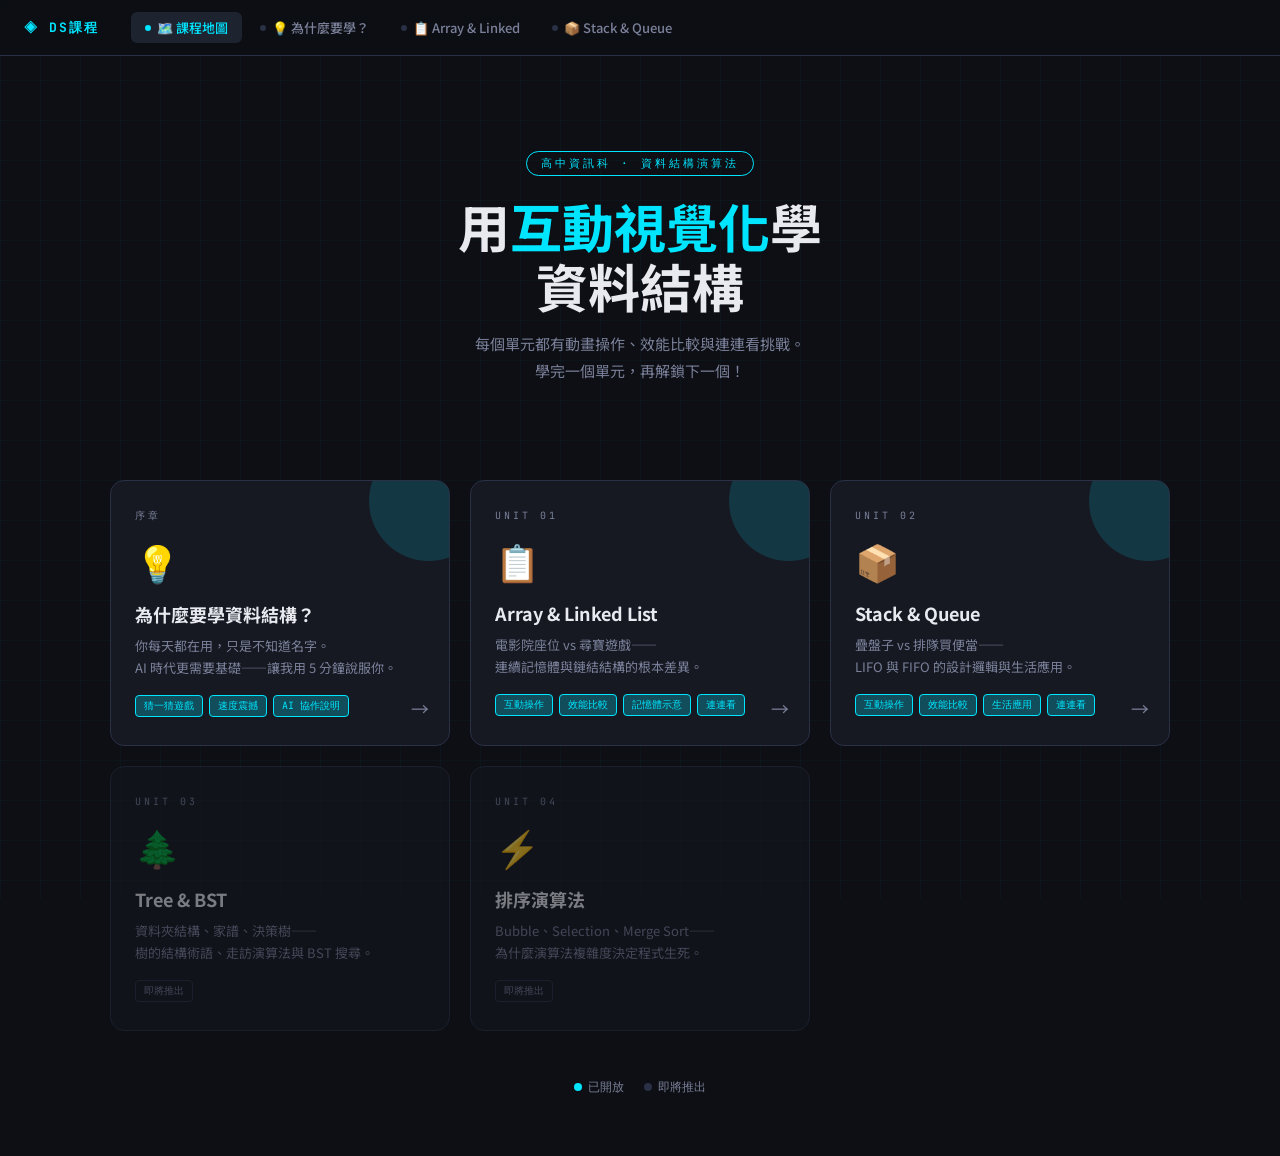
==== index.html @ 2e3eebd9 "addStackQueue" ====
<!DOCTYPE html>
<html lang="zh-TW">
<head>
<meta charset="UTF-8">
<meta name="viewport" content="width=device-width, initial-scale=1.0">
<title>資料結構演算法 — 高中資訊科課程</title>
<link rel="stylesheet" href="shared/style.css">
<style>
  /* index.html 覆寫 nav logo 路徑（nav.js 裡連回 ../index.html 對這頁要改） */
  .nav-logo { pointer-events: none; }

  .hero { text-align: center; padding: 60px 0 48px; }
  .hero-badge {
    display: inline-block; font-family: var(--font-mono); font-size: 11px;
    letter-spacing: 3px; color: var(--array-color); border: 1px solid var(--array-color);
    padding: 4px 14px; border-radius: 20px; margin-bottom: 20px;
  }
  .hero h1 { font-size: clamp(28px, 6vw, 52px); font-weight: 700; line-height: 1.15; margin-bottom: 14px; }
  .hero h1 span { color: var(--array-color); }
  .hero p { color: var(--text-dim); font-size: 15px; max-width: 480px; margin: 0 auto; line-height: 1.8; }

  /* 課程卡片格線 */
  .course-grid {
    display: grid;
    grid-template-columns: repeat(auto-fill, minmax(300px, 1fr));
    gap: 20px;
    margin-top: 48px;
  }

  .course-card {
    background: var(--surface); border-radius: 14px;
    border: 1px solid var(--border);
    padding: 28px 24px; text-decoration: none; color: inherit;
    transition: all 0.2s; display: block; position: relative; overflow: hidden;
  }
  .course-card:hover { transform: translateY(-3px); border-color: var(--text-dim); }
  .course-card.available:hover { border-color: var(--array-color); box-shadow: 0 8px 32px rgba(0,229,255,0.1); }

  /* 右上角光暈 */
  .course-card::before {
    content: ''; position: absolute; top: -40px; right: -40px;
    width: 120px; height: 120px; border-radius: 50%;
    background: var(--card-glow, transparent);
    opacity: 0.15; pointer-events: none;
  }

  .course-card.available { --card-glow: var(--array-color); }
  .course-card.coming    { opacity: 0.5; cursor: default; }
  .course-card.coming:hover { transform: none; }

  .card-unit { font-family: var(--font-mono); font-size: 10px; letter-spacing: 3px; color: var(--text-dim); margin-bottom: 12px; }
  .card-icon { font-size: 36px; margin-bottom: 14px; display: block; }
  .card-title { font-size: 18px; font-weight: 700; margin-bottom: 8px; }
  .card-desc { font-size: 13px; color: var(--text-dim); line-height: 1.7; margin-bottom: 16px; }

  .card-tags { display: flex; gap: 6px; flex-wrap: wrap; }
  .tag {
    font-family: var(--font-mono); font-size: 10px; padding: 3px 8px;
    border-radius: 4px; border: 1px solid var(--border); color: var(--text-dim);
  }
  .tag.done { border-color: var(--array-color); color: var(--array-color); background: var(--array-glow); }
  .tag.soon { border-color: var(--border); }

  .card-arrow {
    position: absolute; right: 20px; bottom: 24px;
    font-size: 18px; color: var(--text-dim); transition: all 0.2s;
  }
  .course-card.available:hover .card-arrow { color: var(--array-color); transform: translateX(4px); }

  /* 說明列 */
  .legend {
    display: flex; gap: 20px; margin-top: 48px; flex-wrap: wrap;
    justify-content: center; font-size: 12px; color: var(--text-dim);
    font-family: var(--font-mono);
  }
  .legend span { display: flex; align-items: center; gap: 6px; }
  .legend .dot-g { width: 8px; height: 8px; border-radius: 50%; background: var(--array-color); }
  .legend .dot-d { width: 8px; height: 8px; border-radius: 50%; background: var(--border); }
</style>
</head>
<body>

<div class="wrapper">
  <div class="hero">
    <div class="hero-badge">高中資訊科 · 資料結構演算法</div>
    <h1>用<span>互動視覺化</span>學<br>資料結構</h1>
    <p>每個單元都有動畫操作、效能比較與連連看挑戰。<br>學完一個單元，再解鎖下一個！</p>
  </div>

  <!--
    ══════════════════════════════════════
    課程卡片清單
    【擴充說明】
    要新增單元時：
    1. 把 class="coming" 改成 class="available"
    2. 把 href="#" 改成 href="pages/xxx.html"
    3. 把 <tag class="soon"> 改成 <tag class="done">
    ══════════════════════════════════════
  -->
  <div class="course-grid">

    <!-- 引導頁：為什麼要學？（最先看） -->
    <a class="course-card available" href="pages/why-learn.html">
      <div class="card-unit">序章</div>
      <span class="card-icon">💡</span>
      <div class="card-title">為什麼要學資料結構？</div>
      <div class="card-desc">
        你每天都在用，只是不知道名字。<br>
        AI 時代更需要基礎——讓我用 5 分鐘說服你。
      </div>
      <div class="card-tags">
        <span class="tag done">猜一猜遊戲</span>
        <span class="tag done">速度震撼</span>
        <span class="tag done">AI 協作說明</span>
      </div>
      <span class="card-arrow">→</span>
    </a>

    <!-- 單元 1：Array & Linked List（已完成） -->
    <a class="course-card available" href="pages/array-linked.html">
      <div class="card-unit">UNIT 01</div>
      <span class="card-icon">📋</span>
      <div class="card-title">Array & Linked List</div>
      <div class="card-desc">
        電影院座位 vs 尋寶遊戲——<br>
        連續記憶體與鏈結結構的根本差異。
      </div>
      <div class="card-tags">
        <span class="tag done">互動操作</span>
        <span class="tag done">效能比較</span>
        <span class="tag done">記憶體示意</span>
        <span class="tag done">連連看</span>
      </div>
      <span class="card-arrow">→</span>
    </a>

    <!-- 單元 2：Stack & Queue（即將推出） -->
    <!-- 單元 2：Stack & Queue（已上線） -->
    <a class="course-card available" href="pages/stack-queue.html">
      <div class="card-unit">UNIT 02</div>
      <span class="card-icon">📦</span>
      <div class="card-title">Stack & Queue</div>
      <div class="card-desc">
        疊盤子 vs 排隊買便當——<br>
        LIFO 與 FIFO 的設計邏輯與生活應用。
      </div>
      <div class="card-tags">
        <span class="tag done">互動操作</span>
        <span class="tag done">效能比較</span>
        <span class="tag done">生活應用</span>
        <span class="tag done">連連看</span>
      </div>
      <span class="card-arrow">→</span>
    </a>

    <!-- 單元 3：Tree（即將推出） -->
    <!-- 【擴充】完成後改 coming→available，href 改為 pages/tree.html -->
    <div class="course-card coming">
      <div class="card-unit">UNIT 03</div>
      <span class="card-icon">🌲</span>
      <div class="card-title">Tree & BST</div>
      <div class="card-desc">
        資料夾結構、家譜、決策樹——<br>
        樹的結構術語、走訪演算法與 BST 搜尋。
      </div>
      <div class="card-tags">
        <span class="tag soon">即將推出</span>
      </div>
    </div>

    <!-- 預留單元 4（排序演算法） -->
    <div class="course-card coming">
      <div class="card-unit">UNIT 04</div>
      <span class="card-icon">⚡</span>
      <div class="card-title">排序演算法</div>
      <div class="card-desc">
        Bubble、Selection、Merge Sort——<br>
        為什麼演算法複雜度決定程式生死。
      </div>
      <div class="card-tags">
        <span class="tag soon">即將推出</span>
      </div>
    </div>

  </div><!-- /course-grid -->

  <div class="legend">
    <span><span class="dot-g"></span> 已開放</span>
    <span><span class="dot-d"></span> 即將推出</span>
  </div>

</div><!-- /wrapper -->

<script src="shared/nav.js"></script>
<script>
  // index.html 的 nav logo 連回自己，改一下 href
  document.addEventListener('DOMContentLoaded', () => {
    const logo = document.querySelector('.nav-logo');
    if (logo) { logo.href = '#'; logo.style.pointerEvents = 'auto'; }
  });
</script>
</body>
</html>
---- shared/style.css ----
/*
  ╔══════════════════════════════════════════════════════╗
  ║  shared/style.css  —  全站共用設計系統               ║
  ║                                                      ║
  ║  【如何擴充】                                         ║
  ║  ① 新增主題色：在 :root 加 --xxx-color               ║
  ║  ② 新增元件：在對應 section 下方新增，加註解說明      ║
  ║  ③ 新頁面只需 <link rel="stylesheet" href="../shared/style.css">  ║
  ╚══════════════════════════════════════════════════════╝
*/

@import url('https://fonts.googleapis.com/css2?family=JetBrains+Mono:wght@400;600;700&family=Noto+Sans+TC:wght@400;500;700&display=swap');

/* ─────────────────────────────────────────────
   § 1. 設計 Token（CSS 變數）
   【擴充】新增頁面主題色時，在這裡加一組變數
   例如 Stack/Queue 頁可加 --stack-color: #a78bfa;
   ───────────────────────────────────────────── */
:root {
  /* 背景層次 */
  --bg:       #0d0f14;
  --surface:  #161922;
  --surface2: #1e2330;
  --border:   #2a3045;

  /* 各資料結構主題色 */
  --array-color: #00e5ff;
  --array-glow:  rgba(0, 229, 255, 0.25);

  --linked-color: #ff6b35;
  --linked-glow:  rgba(255, 107, 53, 0.25);

  /* 【擴充位置】未來新增 Stack/Queue/Tree 在這裡加 */
  /* --stack-color:  #a78bfa; */
  /* --stack-glow:   rgba(167,139,250,0.25); */
  /* --queue-color:  #34d399; */
  /* --tree-color:   #f59e0b; */

  /* 語意色 */
  --green:  #39ff82;
  --red:    #ff4466;
  --yellow: #ffd600;

  /* 文字 */
  --text:     #e8eaf0;
  --text-dim: #7a8099;

  /* 字型 */
  --font-mono: 'JetBrains Mono', monospace;
  --font-ui:   'Noto Sans TC', sans-serif;

  /* 導覽列高度（各頁面 padding-top 要對齊這個） */
  --nav-height: 56px;
}

/* ─────────────────────────────────────────────
   § 2. Reset & 全站基礎
   ───────────────────────────────────────────── */
* { box-sizing: border-box; margin: 0; padding: 0; }

body {
  background: var(--bg);
  color: var(--text);
  font-family: var(--font-ui);
  min-height: 100vh;
  overflow-x: hidden;
}

/* 點陣格線背景（所有頁面共用） */
body::before {
  content: '';
  position: fixed; inset: 0;
  background-image:
    linear-gradient(rgba(0,229,255,0.03) 1px, transparent 1px),
    linear-gradient(90deg, rgba(0,229,255,0.03) 1px, transparent 1px);
  background-size: 40px 40px;
  pointer-events: none;
  z-index: 0;
}

/* 主要內容容器 */
.wrapper {
  position: relative;
  z-index: 1;
  max-width: 1100px;
  margin: 0 auto;
  padding: 32px 20px 60px;
}

/* ─────────────────────────────────────────────
   § 3. 導覽列（由 nav.js 動態插入）
   ───────────────────────────────────────────── */
.site-nav {
  position: sticky; top: 0; z-index: 100;
  height: var(--nav-height);
  background: rgba(13,15,20,0.92);
  backdrop-filter: blur(12px);
  border-bottom: 1px solid var(--border);
  display: flex; align-items: center;
  padding: 0 24px; gap: 0;
}

.nav-logo {
  font-family: var(--font-mono);
  font-size: 13px; font-weight: 700;
  color: var(--array-color);
  text-decoration: none;
  letter-spacing: 2px;
  margin-right: 32px;
  white-space: nowrap;
}

.nav-links {
  display: flex; gap: 4px; flex: 1; flex-wrap: wrap;
}

.nav-link {
  padding: 6px 14px; border-radius: 6px;
  font-size: 13px; font-weight: 500;
  color: var(--text-dim); text-decoration: none;
  transition: all 0.15s; white-space: nowrap;
  display: flex; align-items: center; gap: 6px;
}
.nav-link:hover { color: var(--text); background: var(--surface2); }
.nav-link.active { color: var(--array-color); background: var(--surface2); }

/* 進度點（頁面完成狀態） */
.nav-link .nav-dot {
  width: 6px; height: 6px; border-radius: 50%;
  background: var(--border); flex-shrink: 0;
  transition: background 0.2s;
}
.nav-link.done .nav-dot { background: var(--green); }
.nav-link.active .nav-dot { background: var(--array-color); }

/* ─────────────────────────────────────────────
   § 4. 頁面 Header（各頁面自訂內容，但樣式共用）
   ───────────────────────────────────────────── */
.page-header { text-align: center; margin-bottom: 40px; }

.page-subtitle {
  font-family: var(--font-mono);
  color: var(--array-color);
  font-size: 12px; letter-spacing: 4px;
  text-transform: uppercase; margin-bottom: 12px;
}

.page-title {
  font-size: clamp(24px, 5vw, 40px);
  font-weight: 700; line-height: 1.2;
}

.page-tagline {
  color: var(--text-dim); font-size: 14px; margin-top: 10px;
}

/* ─────────────────────────────────────────────
   § 5. 分頁 Tab 系統（頁面內切換用）
   ───────────────────────────────────────────── */
.tabs {
  display: flex; gap: 8px;
  justify-content: center;
  margin-bottom: 32px; flex-wrap: wrap;
}

.tab {
  padding: 10px 22px; border-radius: 8px;
  border: 1px solid var(--border);
  background: var(--surface); color: var(--text-dim);
  cursor: pointer; font-family: var(--font-ui);
  font-size: 14px; font-weight: 500;
  transition: all 0.2s; white-space: nowrap;
}
.tab:hover { border-color: var(--array-color); color: var(--array-color); }
.tab.active {
  background: var(--array-color); color: #0d0f14;
  border-color: var(--array-color); font-weight: 700;
}

.panel { display: none; }
.panel.active { display: block; }

/* ─────────────────────────────────────────────
   § 6. 卡片元件
   ───────────────────────────────────────────── */
.card {
  background: var(--surface); border-radius: 12px;
  border: 1px solid var(--border); overflow: hidden;
}
.card-header {
  padding: 14px 18px; border-bottom: 1px solid var(--border);
  display: flex; align-items: center; gap: 10px;
}
.card-body { padding: 20px; }

.card-header h3 { font-size: 15px; font-weight: 700; }
.card-header h3.arr { color: var(--array-color); }
.card-header h3.lnk { color: var(--linked-color); }

/* ─────────────────────────────────────────────
   § 7. 點（彩色 indicator）
   ───────────────────────────────────────────── */
.dot { width: 10px; height: 10px; border-radius: 50%; }
.arr-dot { background: var(--array-color); box-shadow: 0 0 8px var(--array-color); }
.lnk-dot { background: var(--linked-color); box-shadow: 0 0 8px var(--linked-color); }
/* 【擴充】新增 .stack-dot、.tree-dot 等 */

/* ─────────────────────────────────────────────
   § 8. 按鈕系統
   ───────────────────────────────────────────── */
.btn {
  padding: 8px 16px; border-radius: 6px; border: none;
  cursor: pointer; font-family: var(--font-ui);
  font-size: 13px; font-weight: 600;
  transition: all 0.2s; white-space: nowrap;
}
.btn-arr     { background: var(--array-color); color: #0d0f14; }
.btn-arr:hover { opacity: 0.85; box-shadow: 0 0 12px var(--array-color); }

.btn-lnk     { background: var(--linked-color); color: #fff; }
.btn-lnk:hover { opacity: 0.85; box-shadow: 0 0 12px var(--linked-color); }

.btn-del     { background: var(--red); color: #fff; }
.btn-del:hover { opacity: 0.85; }

.btn-neutral { background: var(--surface2); color: var(--text); border: 1px solid var(--border); }
.btn-neutral:hover { border-color: var(--text); }

/* 【擴充】新增頁面若有專屬按鈕，在該頁的 <style> 裡加 .btn-stack {} 等 */

/* ─────────────────────────────────────────────
   § 9. 輸入欄位
   ───────────────────────────────────────────── */
.controls {
  display: flex; gap: 8px; flex-wrap: wrap;
  margin-top: 16px; align-items: center;
}
.controls input[type=number] {
  width: 64px; padding: 8px 10px; border-radius: 6px;
  border: 1px solid var(--border); background: var(--surface2);
  color: var(--text); font-family: var(--font-mono); font-size: 14px;
}
.controls input:focus { outline: none; border-color: var(--array-color); }
.pos-label { font-size: 12px; color: var(--text-dim); }

/* ─────────────────────────────────────────────
   § 10. Log 輸出列
   ───────────────────────────────────────────── */
.log {
  background: var(--surface2); border-radius: 8px;
  padding: 10px 14px; font-family: var(--font-mono); font-size: 12px;
  color: var(--green); min-height: 36px; line-height: 1.6;
  margin-top: 12px; border: 1px solid var(--border);
}
.log .step { color: var(--text-dim); }
.log .warn { color: var(--yellow); }
.log .err  { color: var(--red); }

/* ─────────────────────────────────────────────
   § 11. 故事框（說明情境用）
   ───────────────────────────────────────────── */
.story-box {
  background: var(--surface2); border-radius: 8px;
  padding: 14px 18px; margin-bottom: 18px;
  border: 1px solid var(--border);
  font-size: 13px; line-height: 1.8; color: var(--text);
}
.story-box .q {
  color: var(--yellow); font-weight: 700;
  display: block; margin-bottom: 6px;
}

/* ─────────────────────────────────────────────
   § 12. 類比 Banner
   ───────────────────────────────────────────── */
.analogy {
  background: var(--surface2); border-radius: 8px;
  padding: 12px 16px; margin-bottom: 18px;
  border-left: 3px solid currentColor;
  font-size: 13px; line-height: 1.6;
}
.analogy.arr { color: var(--array-color); }
.analogy.lnk { color: var(--linked-color); }
.analogy strong { display: block; font-size: 12px; letter-spacing: 1px; opacity: 0.7; margin-bottom: 4px; }

/* ─────────────────────────────────────────────
   § 13. 視覺化區域
   ───────────────────────────────────────────── */
.viz {
  min-height: 90px; display: flex; align-items: center;
  flex-wrap: wrap; gap: 6px; position: relative;
}

/* ─────────────────────────────────────────────
   § 14. 複雜度表格
   ───────────────────────────────────────────── */
.complexity {
  background: var(--surface); border-radius: 12px;
  border: 1px solid var(--border);
  overflow: hidden; margin-bottom: 24px;
}
.complexity table { width: 100%; border-collapse: collapse; }
.complexity th {
  padding: 12px 16px; text-align: left; font-size: 12px;
  letter-spacing: 1px; background: var(--surface2);
  border-bottom: 1px solid var(--border);
}
.complexity th.arr-h { color: var(--array-color); }
.complexity th.lnk-h { color: var(--linked-color); }
.complexity td { padding: 11px 16px; border-bottom: 1px solid var(--border); font-size: 13px; }
.complexity tr:last-child td { border-bottom: none; }
.complexity .op { color: var(--text-dim); font-size: 12px; }
.good { color: var(--green);  font-family: var(--font-mono); font-weight: 700; }
.bad  { color: var(--red);    font-family: var(--font-mono); font-weight: 700; }
.ok   { color: var(--yellow); font-family: var(--font-mono); font-weight: 700; }

/* ─────────────────────────────────────────────
   § 15. Badge（小標籤）
   ───────────────────────────────────────────── */
.badge {
  display: inline-block; padding: 2px 8px; border-radius: 4px;
  font-family: var(--font-mono); font-size: 11px; font-weight: 700;
}
.badge.arr { background: var(--array-glow); color: var(--array-color); border: 1px solid var(--array-color); }
.badge.lnk { background: var(--linked-glow); color: var(--linked-color); border: 1px solid var(--linked-color); }

/* ─────────────────────────────────────────────
   § 16. Section 標題
   ───────────────────────────────────────────── */
.section-title {
  font-size: 11px; letter-spacing: 3px; color: var(--text-dim);
  text-transform: uppercase; font-family: var(--font-mono);
  margin-bottom: 12px; margin-top: 28px;
}
.section-title:first-child { margin-top: 0; }

/* ─────────────────────────────────────────────
   § 17. 版面（兩欄並排）
   ───────────────────────────────────────────── */
.side-by-side {
  display: grid; grid-template-columns: 1fr 1fr;
  gap: 20px; margin-bottom: 24px;
}
@media (max-width: 700px) { .side-by-side { grid-template-columns: 1fr; } }

/* ─────────────────────────────────────────────
   § 18. 效能比較 Bar
   ───────────────────────────────────────────── */
.compare-bar {
  background: var(--surface); border-radius: 12px;
  border: 1px solid var(--border);
  padding: 20px; margin-bottom: 24px;
}
.compare-bar h3 { font-size: 14px; color: var(--text-dim); margin-bottom: 16px; letter-spacing: 1px; }
.op-select { display: flex; gap: 10px; flex-wrap: wrap; margin-bottom: 20px; }
.op-btn {
  padding: 8px 18px; border-radius: 6px; border: 1px solid var(--border);
  background: var(--surface2); color: var(--text-dim); cursor: pointer;
  font-size: 13px; transition: all 0.2s;
}
.op-btn.active { border-color: var(--yellow); color: var(--yellow); background: rgba(255,214,0,0.08); }
.speed-bars { display: grid; grid-template-columns: 1fr 1fr; gap: 16px; }
.speed-item label { font-size: 12px; margin-bottom: 6px; display: block; }
.speed-item label.arr { color: var(--array-color); }
.speed-item label.lnk { color: var(--linked-color); }
.bar-track { background: var(--surface2); border-radius: 4px; height: 22px; overflow: hidden; }
.bar-fill {
  height: 100%; border-radius: 4px; display: flex; align-items: center;
  padding: 0 10px; font-family: var(--font-mono); font-size: 11px; font-weight: 700;
  transition: width 0.6s cubic-bezier(0.4,0,0.2,1);
}
.bar-fill.arr { background: linear-gradient(90deg, var(--array-color), #00b8d4); color: #0d0f14; }
.bar-fill.lnk { background: linear-gradient(90deg, var(--linked-color), #ff9068); color: #fff; }
.compare-note {
  margin-top: 14px; font-size: 12px; color: var(--text-dim);
  line-height: 1.7; padding: 10px 14px;
  background: var(--surface2); border-radius: 6px;
}

/* ─────────────────────────────────────────────
   § 19. 記憶體示意圖
   ───────────────────────────────────────────── */
.memory-map { margin-top: 14px; }
.mem-label {
  font-size: 11px; color: var(--text-dim); font-family: var(--font-mono);
  margin-bottom: 6px; letter-spacing: 1px;
}
.mem-row { display: flex; gap: 4px; flex-wrap: wrap; }
.mem-cell {
  width: 38px; height: 32px; border-radius: 4px;
  border: 1px solid var(--border); background: var(--surface2);
  display: flex; flex-direction: column; align-items: center; justify-content: center;
  font-family: var(--font-mono); font-size: 10px; color: var(--text-dim);
}
.mem-cell.used-arr    { border-color: var(--array-color);  color: var(--array-color);           background: var(--array-glow); }
.mem-cell.used-ll     { border-color: var(--linked-color); color: var(--linked-color);          background: var(--linked-glow); }
.mem-cell.used-ll-ptr { border-color: var(--linked-color); color: rgba(255,107,53,0.5);        background: rgba(255,107,53,0.05); }

/* ─────────────────────────────────────────────
   § 20. 連連看遊戲（MatchGame 引擎共用樣式）
       【擴充】新頁面的連連看只需在資料裡換題目，
       這些 CSS 全部自動可用
   ───────────────────────────────────────────── */
.match-header {
  display: flex; align-items: center; gap: 16px;
  background: var(--surface); border-radius: 10px;
  padding: 14px 20px; margin-bottom: 20px;
  border: 1px solid var(--border);
}
.match-score-area { display: flex; flex-direction: column; }
.match-score-label { font-size: 10px; color: var(--text-dim); letter-spacing: 2px; font-family: var(--font-mono); }
.match-score { font-family: var(--font-mono); font-size: 22px; font-weight: 700; color: var(--yellow); }
.match-streak { flex: 1; font-size: 20px; letter-spacing: 2px; }

.match-arena {
  display: grid; grid-template-columns: 1fr 220px;
  gap: 20px; margin-bottom: 20px; align-items: start;
}
@media (max-width: 650px) { .match-arena { grid-template-columns: 1fr; } }

.match-col-label {
  font-size: 11px; letter-spacing: 2px; color: var(--text-dim);
  font-family: var(--font-mono); margin-bottom: 10px; text-transform: uppercase;
}
.match-scenarios { display: flex; flex-direction: column; gap: 8px; }

.scenario-card {
  background: var(--surface); border: 1.5px solid var(--border);
  border-radius: 10px; padding: 12px 16px;
  cursor: grab; user-select: none;
  display: flex; align-items: center; gap: 12px;
  transition: all 0.2s; animation: slideIn 0.3s ease;
}
.scenario-card:hover       { border-color: var(--text-dim); transform: translateX(3px); }
.scenario-card.dragging    { opacity: 0.4; transform: scale(0.97); }
.scenario-card.selected    { border-color: var(--yellow); box-shadow: 0 0 0 2px rgba(255,214,0,0.25); transform: translateX(4px); }
.scenario-card.correct     { border-color: var(--green); background: rgba(57,255,130,0.07); cursor: default; opacity: 0.75; }
.scenario-card.wrong       { border-color: var(--red); background: rgba(255,68,102,0.07); animation: shake 0.4s ease; }
.scenario-card.correct:hover { transform: none; }

.sc-emoji { font-size: 24px; flex-shrink: 0; }
.sc-body  { flex: 1; }
.sc-title { font-size: 13px; font-weight: 700; margin-bottom: 2px; }
.sc-hint  { font-size: 11px; color: var(--text-dim); line-height: 1.4; }
.sc-check { font-size: 16px; flex-shrink: 0; }

.dropzones-col { display: flex; flex-direction: column; gap: 14px; }
.dropzone {
  border-radius: 12px; border: 2px dashed var(--border);
  background: var(--surface); transition: all 0.2s;
  cursor: pointer; min-height: 140px;
}
.dropzone:hover    { border-color: var(--text-dim); }
.dropzone.drag-over { border-color: var(--yellow); background: rgba(255,214,0,0.06); }
.dz-inner    { padding: 16px 14px; }
.dz-title    { font-size: 15px; font-weight: 700; margin-bottom: 2px; }
.dz-subtitle { font-size: 11px; color: var(--text-dim); font-family: var(--font-mono); margin-bottom: 10px; }
.dz-matched  { display: flex; flex-direction: column; gap: 5px; }
.dz-chip {
  font-size: 11px; padding: 4px 8px; border-radius: 6px;
  display: flex; align-items: center; gap: 6px;
  animation: slideIn 0.25s ease;
}

.match-feedback {
  border-radius: 10px; padding: 14px 18px; font-size: 14px; line-height: 1.7;
  margin-bottom: 20px; animation: slideIn 0.3s ease; border: 1px solid;
}
.match-feedback.correct-fb { background: rgba(57,255,130,0.07); border-color: var(--green); color: var(--green); }
.match-feedback.wrong-fb   { background: rgba(255,68,102,0.07); border-color: var(--red);   color: #ff8099; }
.match-feedback strong { display: block; font-size: 15px; margin-bottom: 4px; }

.match-complete { text-align: center; padding: 40px 20px; animation: slideIn 0.5s ease; }
.complete-inner {
  display: inline-block; background: var(--surface);
  border-radius: 16px; border: 1px solid var(--border); padding: 36px 48px;
}
.complete-emoji { font-size: 56px; margin-bottom: 12px; }
.complete-inner h3 { font-size: 24px; color: var(--yellow); margin-bottom: 8px; }
.complete-inner p  { color: var(--text-dim); font-size: 14px; }

/* ─────────────────────────────────────────────
   § 21. Keyframe 動畫
   ───────────────────────────────────────────── */
@keyframes pulse-arr {
  0%   { box-shadow: 0 0 0 0   var(--array-color); }
  50%  { box-shadow: 0 0 20px 4px var(--array-color); }
  100% { box-shadow: 0 0 0 0   var(--array-color); }
}
@keyframes shake {
  0%,100% { transform: translateX(0); }
  25%     { transform: translateX(-4px); }
  75%     { transform: translateX(4px); }
}
@keyframes slideIn {
  from { opacity: 0; transform: translateY(-10px) scale(0.9); }
  to   { opacity: 1; transform: translateY(0) scale(1); }
}
.slide-in { animation: slideIn 0.3s ease; }
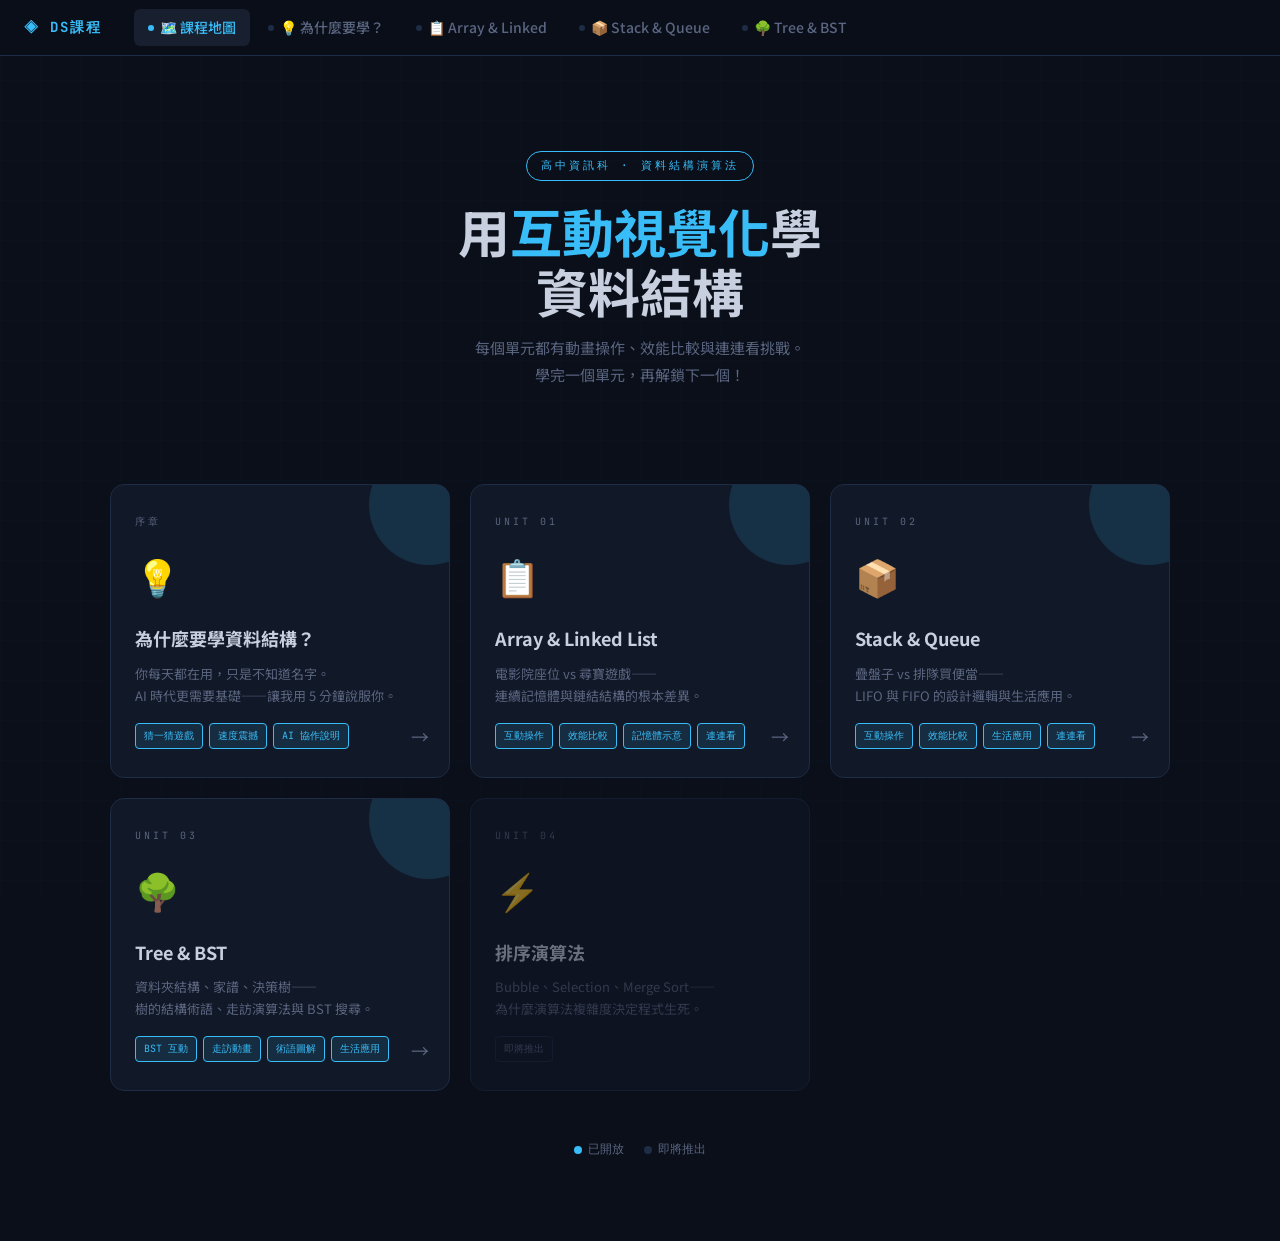
==== commit 981ba28d: "加入tree後的更新index nav" ====
--- a/index.html
+++ b/index.html
@@ -77,6 +77,9 @@
   .legend .dot-g { width: 8px; height: 8px; border-radius: 50%; background: var(--array-color); }
   .legend .dot-d { width: 8px; height: 8px; border-radius: 50%; background: var(--border); }
 </style>
+<link rel="icon" type="image/png" sizes="32x32" href="/ds-algo/favicon_512.png">
+<link rel="icon" type="image/x-icon" href="/ds-algo/favicon.ico">
+<link rel="apple-touch-icon" sizes="180x180" href="/ds-algo/favicon_512.png">
 </head>
 <body>
 
@@ -134,7 +137,6 @@
       <span class="card-arrow">→</span>
     </a>
 
-    <!-- 單元 2：Stack & Queue（即將推出） -->
     <!-- 單元 2：Stack & Queue（已上線） -->
     <a class="course-card available" href="pages/stack-queue.html">
       <div class="card-unit">UNIT 02</div>
@@ -153,20 +155,23 @@
       <span class="card-arrow">→</span>
     </a>
 
-    <!-- 單元 3：Tree（即將推出） -->
-    <!-- 【擴充】完成後改 coming→available，href 改為 pages/tree.html -->
-    <div class="course-card coming">
+    <!-- 單元 3：Tree & BST（已上線） -->
+    <a class="course-card available" href="pages/tree.html">
       <div class="card-unit">UNIT 03</div>
-      <span class="card-icon">🌲</span>
+      <span class="card-icon">🌳</span>
       <div class="card-title">Tree & BST</div>
       <div class="card-desc">
         資料夾結構、家譜、決策樹——<br>
         樹的結構術語、走訪演算法與 BST 搜尋。
       </div>
       <div class="card-tags">
-        <span class="tag soon">即將推出</span>
-      </div>
-    </div>
+        <span class="tag done">BST 互動</span>
+        <span class="tag done">走訪動畫</span>
+        <span class="tag done">術語圖解</span>
+        <span class="tag done">生活應用</span>
+      </div>
+      <span class="card-arrow">→</span>
+    </a>
 
     <!-- 預留單元 4（排序演算法） -->
     <div class="course-card coming">
--- a/shared/style.css
+++ b/shared/style.css
@@ -1,100 +1,126 @@
 /*
   ╔══════════════════════════════════════════════════════╗
-  ║  shared/style.css  —  全站共用設計系統               ║
+  ║  shared/style.css  —  全站共用設計系統  v3           ║
   ║                                                      ║
-  ║  【如何擴充】                                         ║
-  ║  ① 新增主題色：在 :root 加 --xxx-color               ║
-  ║  ② 新增元件：在對應 section 下方新增，加註解說明      ║
-  ║  ③ 新頁面只需 <link rel="stylesheet" href="../shared/style.css">  ║
+  ║  v3 更新：                                           ║
+  ║  ① 字體全面放大（內文 16px，說明 14px）              ║
+  ║  ② 配色降飽和、收斂，減少同時出現的顏色種類          ║
+  ║  ③ 新增進階學習者元件（.adv-* 系列）                 ║
+  ║  ④ 統一學習流程標示元件（.flow-step）               ║
+  ║  ⑤ 共用 P1–P4 心理學元件移入此檔                    ║
   ╚══════════════════════════════════════════════════════╝
 */
 
 @import url('https://fonts.googleapis.com/css2?family=JetBrains+Mono:wght@400;600;700&family=Noto+Sans+TC:wght@400;500;700&display=swap');
 
 /* ─────────────────────────────────────────────
-   § 1. 設計 Token（CSS 變數）
-   【擴充】新增頁面主題色時，在這裡加一組變數
-   例如 Stack/Queue 頁可加 --stack-color: #a78bfa;
+   § 1. 設計 Token
    ───────────────────────────────────────────── */
 :root {
-  /* 背景層次 */
-  --bg:       #0d0f14;
-  --surface:  #161922;
-  --surface2: #1e2330;
-  --border:   #2a3045;
-
-  /* 各資料結構主題色 */
-  --array-color: #00e5ff;
-  --array-glow:  rgba(0, 229, 255, 0.25);
-
-  --linked-color: #ff6b35;
-  --linked-glow:  rgba(255, 107, 53, 0.25);
-
-  /* 【擴充位置】未來新增 Stack/Queue/Tree 在這裡加 */
-  /* --stack-color:  #a78bfa; */
-  /* --stack-glow:   rgba(167,139,250,0.25); */
-  /* --queue-color:  #34d399; */
-  /* --tree-color:   #f59e0b; */
-
-  /* 語意色 */
-  --green:  #39ff82;
-  --red:    #ff4466;
-  --yellow: #ffd600;
-
-  /* 文字 */
-  --text:     #e8eaf0;
-  --text-dim: #7a8099;
+  /* 背景層次 — 全站統一 */
+  --bg:       #0A0F1A;
+  --surface:  #111827;
+  --surface2: #182030;
+  --border:   #1E2D45;
+
+  /* 文字 — 只用兩種灰，不再多 */
+  --text:     #C8D0E0;
+  --text-dim: #5A6580;
+  --text-mid: #8A96AE;
+
+  /* 語意色 — 只在回饋瞬間出現 */
+  --green:  #22C55E;
+  --red:    #EF4444;
+  --yellow: #F5C400;   /* 預測框/強調，謹慎使用 */
+
+  /* 各單元主題色（降飽和，不再螢光）*/
+  --array-color:  #38BDF8;   /* 冰藍，原 #00e5ff 降飽和 */
+  --array-glow:   rgba(56,189,248,0.12);
+  --array-dim:    rgba(56,189,248,0.06);
+
+  --linked-color: #FB923C;   /* 暖橘，原 #ff6b35 降飽和 */
+  --linked-glow:  rgba(251,146,60,0.12);
+  --linked-dim:   rgba(251,146,60,0.06);
+
+  --stack-color:  #A78BFA;   /* 薰衣草紫，維持 */
+  --stack-glow:   rgba(167,139,250,0.12);
+  --stack-dim:    rgba(167,139,250,0.06);
+
+  --queue-color:  #34D399;   /* 薄荷綠，維持 */
+  --queue-glow:   rgba(52,211,153,0.12);
+  --queue-dim:    rgba(52,211,153,0.06);
+
+  --tree-color:   #34D399;   /* tree.html 主題色統一用此 */
+  --tree-glow:    rgba(52,211,153,0.12);
+  --tree-dim:     rgba(52,211,153,0.06);
+
+  /* 進階學習者專用色 */
+  --adv-color:    #818CF8;   /* 靛紫，與主題色區隔 */
+  --adv-glow:     rgba(129,140,248,0.10);
+  --adv-border:   rgba(129,140,248,0.25);
 
   /* 字型 */
   --font-mono: 'JetBrains Mono', monospace;
   --font-ui:   'Noto Sans TC', sans-serif;
 
-  /* 導覽列高度（各頁面 padding-top 要對齊這個） */
+  /* 字體大小 — v3 統一放大 */
+  --text-xs:   12px;
+  --text-sm:   14px;
+  --text-base: 16px;
+  --text-lg:   18px;
+  --text-xl:   22px;
+  --text-2xl:  28px;
+
+  /* 間距 */
   --nav-height: 56px;
+  --radius-sm:  8px;
+  --radius-md:  12px;
+  --radius-lg:  16px;
 }
 
 /* ─────────────────────────────────────────────
    § 2. Reset & 全站基礎
    ───────────────────────────────────────────── */
-* { box-sizing: border-box; margin: 0; padding: 0; }
+*, *::before, *::after { box-sizing: border-box; margin: 0; padding: 0; }
 
 body {
   background: var(--bg);
   color: var(--text);
   font-family: var(--font-ui);
+  font-size: var(--text-base);   /* 全站基礎 16px */
+  line-height: 1.8;
   min-height: 100vh;
   overflow-x: hidden;
-}
-
-/* 點陣格線背景（所有頁面共用） */
+  -webkit-font-smoothing: antialiased;
+}
+
+/* 點陣格線背景 — 降低到 0.02 更收斂 */
 body::before {
   content: '';
   position: fixed; inset: 0;
   background-image:
-    linear-gradient(rgba(0,229,255,0.03) 1px, transparent 1px),
-    linear-gradient(90deg, rgba(0,229,255,0.03) 1px, transparent 1px);
+    linear-gradient(rgba(56,189,248,0.02) 1px, transparent 1px),
+    linear-gradient(90deg, rgba(56,189,248,0.02) 1px, transparent 1px);
   background-size: 40px 40px;
   pointer-events: none;
   z-index: 0;
 }
 
-/* 主要內容容器 */
 .wrapper {
-  position: relative;
-  z-index: 1;
+  position: relative; z-index: 1;
   max-width: 1100px;
   margin: 0 auto;
-  padding: 32px 20px 60px;
-}
-
-/* ─────────────────────────────────────────────
-   § 3. 導覽列（由 nav.js 動態插入）
+  padding: 32px 20px 80px;
+}
+
+/* ─────────────────────────────────────────────
+   § 3. 導覽列
    ───────────────────────────────────────────── */
 .site-nav {
   position: sticky; top: 0; z-index: 100;
   height: var(--nav-height);
-  background: rgba(13,15,20,0.92);
-  backdrop-filter: blur(12px);
+  background: rgba(10,15,26,0.94);
+  backdrop-filter: blur(16px);
   border-bottom: 1px solid var(--border);
   display: flex; align-items: center;
   padding: 0 24px; gap: 0;
@@ -102,7 +128,7 @@
 
 .nav-logo {
   font-family: var(--font-mono);
-  font-size: 13px; font-weight: 700;
+  font-size: var(--text-sm); font-weight: 700;
   color: var(--array-color);
   text-decoration: none;
   letter-spacing: 2px;
@@ -116,7 +142,7 @@
 
 .nav-link {
   padding: 6px 14px; border-radius: 6px;
-  font-size: 13px; font-weight: 500;
+  font-size: var(--text-sm); font-weight: 500;
   color: var(--text-dim); text-decoration: none;
   transition: all 0.15s; white-space: nowrap;
   display: flex; align-items: center; gap: 6px;
@@ -124,57 +150,86 @@
 .nav-link:hover { color: var(--text); background: var(--surface2); }
 .nav-link.active { color: var(--array-color); background: var(--surface2); }
 
-/* 進度點（頁面完成狀態） */
 .nav-link .nav-dot {
   width: 6px; height: 6px; border-radius: 50%;
   background: var(--border); flex-shrink: 0;
   transition: background 0.2s;
 }
-.nav-link.done .nav-dot { background: var(--green); }
+.nav-link.done .nav-dot   { background: var(--green); }
 .nav-link.active .nav-dot { background: var(--array-color); }
 
 /* ─────────────────────────────────────────────
-   § 4. 頁面 Header（各頁面自訂內容，但樣式共用）
-   ───────────────────────────────────────────── */
-.page-header { text-align: center; margin-bottom: 40px; }
+   § 4. 頁面 Header
+   ───────────────────────────────────────────── */
+.page-header { text-align: center; margin-bottom: 48px; }
 
 .page-subtitle {
   font-family: var(--font-mono);
-  color: var(--array-color);
-  font-size: 12px; letter-spacing: 4px;
-  text-transform: uppercase; margin-bottom: 12px;
+  color: var(--text-dim);
+  font-size: var(--text-xs); letter-spacing: 4px;
+  text-transform: uppercase; margin-bottom: 14px;
 }
 
 .page-title {
-  font-size: clamp(24px, 5vw, 40px);
-  font-weight: 700; line-height: 1.2;
+  font-size: clamp(var(--text-xl), 5vw, 44px);
+  font-weight: 700; line-height: 1.15;
 }
 
 .page-tagline {
-  color: var(--text-dim); font-size: 14px; margin-top: 10px;
-}
-
-/* ─────────────────────────────────────────────
-   § 5. 分頁 Tab 系統（頁面內切換用）
+  color: var(--text-mid);
+  font-size: var(--text-sm);
+  margin-top: 12px;
+  line-height: 1.7;
+}
+
+/* ─────────────────────────────────────────────
+   § 5. Tab 系統（全站統一，不再各頁自定）
    ───────────────────────────────────────────── */
 .tabs {
   display: flex; gap: 8px;
   justify-content: center;
-  margin-bottom: 32px; flex-wrap: wrap;
-}
-
+  margin-bottom: 36px; flex-wrap: wrap;
+}
+
+/* 通用 tab 按鈕 — 各頁面都用這個 class */
 .tab {
-  padding: 10px 22px; border-radius: 8px;
+  padding: 10px 22px; border-radius: var(--radius-sm);
   border: 1px solid var(--border);
   background: var(--surface); color: var(--text-dim);
   cursor: pointer; font-family: var(--font-ui);
-  font-size: 14px; font-weight: 500;
+  font-size: var(--text-sm); font-weight: 600;
   transition: all 0.2s; white-space: nowrap;
-}
-.tab:hover { border-color: var(--array-color); color: var(--array-color); }
+  display: flex; align-items: center; gap: 8px;
+}
+.tab:hover { border-color: var(--text-mid); color: var(--text); }
+
+/* active 狀態由 JS 加上 data-theme 的顏色 */
 .tab.active {
-  background: var(--array-color); color: #0d0f14;
-  border-color: var(--array-color); font-weight: 700;
+  font-weight: 700;
+  border-color: currentColor;
+  background: var(--surface2);
+}
+
+/* 各頁 active 主題色 */
+.tab.active.theme-array  { color: var(--array-color); }
+.tab.active.theme-stack  { color: var(--stack-color); }
+.tab.active.theme-queue  { color: var(--queue-color); }
+.tab.active.theme-tree   { color: var(--tree-color); }
+
+/* tab 數字圓圈 */
+.tab-num {
+  width: 22px; height: 22px; border-radius: 50%;
+  background: var(--surface2); border: 1px solid var(--border);
+  display: flex; align-items: center; justify-content: center;
+  font-size: 11px; font-weight: 900;
+  font-family: var(--font-mono); flex-shrink: 0;
+  color: var(--text-dim);
+  transition: all 0.2s;
+}
+.tab.active .tab-num {
+  background: rgba(255,255,255,0.08);
+  border-color: currentColor;
+  color: inherit;
 }
 
 .panel { display: none; }
@@ -184,107 +239,187 @@
    § 6. 卡片元件
    ───────────────────────────────────────────── */
 .card {
-  background: var(--surface); border-radius: 12px;
+  background: var(--surface); border-radius: var(--radius-md);
   border: 1px solid var(--border); overflow: hidden;
+  margin-bottom: 20px;
 }
 .card-header {
-  padding: 14px 18px; border-bottom: 1px solid var(--border);
+  padding: 16px 20px; border-bottom: 1px solid var(--border);
   display: flex; align-items: center; gap: 10px;
 }
-.card-body { padding: 20px; }
-
-.card-header h3 { font-size: 15px; font-weight: 700; }
-.card-header h3.arr { color: var(--array-color); }
-.card-header h3.lnk { color: var(--linked-color); }
-
-/* ─────────────────────────────────────────────
-   § 7. 點（彩色 indicator）
-   ───────────────────────────────────────────── */
-.dot { width: 10px; height: 10px; border-radius: 50%; }
-.arr-dot { background: var(--array-color); box-shadow: 0 0 8px var(--array-color); }
-.lnk-dot { background: var(--linked-color); box-shadow: 0 0 8px var(--linked-color); }
-/* 【擴充】新增 .stack-dot、.tree-dot 等 */
-
-/* ─────────────────────────────────────────────
-   § 8. 按鈕系統
+.card-body { padding: 22px; }
+.card-title { font-size: var(--text-lg); font-weight: 700; }
+
+/* ─────────────────────────────────────────────
+   § 7. 按鈕系統 — 統一大小
    ───────────────────────────────────────────── */
 .btn {
-  padding: 8px 16px; border-radius: 6px; border: none;
+  padding: 9px 18px; border-radius: var(--radius-sm); border: none;
   cursor: pointer; font-family: var(--font-ui);
-  font-size: 13px; font-weight: 600;
+  font-size: var(--text-sm); font-weight: 600;
   transition: all 0.2s; white-space: nowrap;
-}
-.btn-arr     { background: var(--array-color); color: #0d0f14; }
-.btn-arr:hover { opacity: 0.85; box-shadow: 0 0 12px var(--array-color); }
-
-.btn-lnk     { background: var(--linked-color); color: #fff; }
-.btn-lnk:hover { opacity: 0.85; box-shadow: 0 0 12px var(--linked-color); }
-
-.btn-del     { background: var(--red); color: #fff; }
-.btn-del:hover { opacity: 0.85; }
-
-.btn-neutral { background: var(--surface2); color: var(--text); border: 1px solid var(--border); }
-.btn-neutral:hover { border-color: var(--text); }
-
-/* 【擴充】新增頁面若有專屬按鈕，在該頁的 <style> 裡加 .btn-stack {} 等 */
-
-/* ─────────────────────────────────────────────
-   § 9. 輸入欄位
+  display: inline-flex; align-items: center; gap: 6px;
+}
+.btn:hover   { transform: translateY(-1px); filter: brightness(1.1); }
+.btn:active  { transform: translateY(0); }
+
+.btn-arr     { background: var(--array-glow);  color: var(--array-color);  border: 1px solid rgba(56,189,248,0.3); }
+.btn-lnk     { background: var(--linked-glow); color: var(--linked-color); border: 1px solid rgba(251,146,60,0.3); }
+.btn-stack   { background: var(--stack-glow);  color: var(--stack-color);  border: 1px solid rgba(167,139,250,0.3); }
+.btn-queue   { background: var(--queue-glow);  color: var(--queue-color);  border: 1px solid rgba(52,211,153,0.3); }
+.btn-tree    { background: var(--tree-glow);   color: var(--tree-color);   border: 1px solid rgba(52,211,153,0.3); }
+.btn-del     { background: rgba(239,68,68,0.1); color: var(--red);         border: 1px solid rgba(239,68,68,0.3); }
+.btn-neutral { background: var(--surface2);    color: var(--text);         border: 1px solid var(--border); }
+.btn-adv     { background: var(--adv-glow);    color: var(--adv-color);    border: 1px solid var(--adv-border); }
+
+/* ─────────────────────────────────────────────
+   § 8. 輸入欄位
    ───────────────────────────────────────────── */
 .controls {
   display: flex; gap: 8px; flex-wrap: wrap;
   margin-top: 16px; align-items: center;
 }
+.input-wrap {
+  display: flex; align-items: center;
+  background: var(--surface2); border: 1px solid var(--border);
+  border-radius: var(--radius-sm); overflow: hidden;
+}
+.input-label {
+  padding: 0 10px; font-size: var(--text-xs);
+  color: var(--text-dim); white-space: nowrap;
+}
+.ctrl-input {
+  background: none; border: none; color: var(--text);
+  font-family: var(--font-mono); font-size: var(--text-sm);
+  width: 60px; padding: 8px 8px 8px 0; outline: none;
+}
+.ctrl-input:focus { outline: none; }
 .controls input[type=number] {
-  width: 64px; padding: 8px 10px; border-radius: 6px;
+  width: 64px; padding: 8px 10px; border-radius: var(--radius-sm);
   border: 1px solid var(--border); background: var(--surface2);
-  color: var(--text); font-family: var(--font-mono); font-size: 14px;
-}
-.controls input:focus { outline: none; border-color: var(--array-color); }
-.pos-label { font-size: 12px; color: var(--text-dim); }
-
-/* ─────────────────────────────────────────────
-   § 10. Log 輸出列
-   ───────────────────────────────────────────── */
-.log {
-  background: var(--surface2); border-radius: 8px;
-  padding: 10px 14px; font-family: var(--font-mono); font-size: 12px;
-  color: var(--green); min-height: 36px; line-height: 1.6;
+  color: var(--text); font-family: var(--font-mono); font-size: var(--text-sm);
+}
+.controls input:focus { outline: none; border-color: var(--yellow); }
+
+/* ─────────────────────────────────────────────
+   § 9. Log 輸出列
+   ───────────────────────────────────────────── */
+.log, .log-box {
+  background: var(--surface2); border-radius: var(--radius-sm);
+  padding: 11px 16px; font-family: var(--font-mono); font-size: var(--text-sm);
+  color: var(--text-dim); min-height: 40px; line-height: 1.6;
   margin-top: 12px; border: 1px solid var(--border);
+  transition: all 0.3s;
 }
 .log .step { color: var(--text-dim); }
-.log .warn { color: var(--yellow); }
-.log .err  { color: var(--red); }
-
-/* ─────────────────────────────────────────────
-   § 11. 故事框（說明情境用）
-   ───────────────────────────────────────────── */
-.story-box {
-  background: var(--surface2); border-radius: 8px;
-  padding: 14px 18px; margin-bottom: 18px;
+.log .warn, .log-box.warn { color: var(--yellow); border-color: rgba(245,196,0,0.3); background: rgba(245,196,0,0.05); }
+.log .err,  .log-box.error { color: var(--red);    border-color: rgba(239,68,68,0.3);  background: rgba(239,68,68,0.05); }
+.log-box.success { color: var(--green);  border-color: rgba(34,197,94,0.3);  background: rgba(34,197,94,0.05); }
+.log-box.info    { color: var(--adv-color); border-color: var(--adv-border); background: var(--adv-glow); }
+
+/* ─────────────────────────────────────────────
+   § 10. 類比 Banner
+   ───────────────────────────────────────────── */
+.analogy {
+  background: var(--surface2); border-radius: var(--radius-sm);
+  padding: 14px 18px; margin-bottom: 20px;
+  border-left: 3px solid currentColor;
+  font-size: var(--text-sm); line-height: 1.8;
+}
+.analogy strong { display: block; font-size: var(--text-xs); letter-spacing: 1px; opacity: 0.7; margin-bottom: 6px; }
+.analogy.arr   { color: var(--array-color); }
+.analogy.lnk   { color: var(--linked-color); }
+.analogy.stack { color: var(--stack-color); }
+.analogy.queue { color: var(--queue-color); }
+.analogy.tree  { color: var(--tree-color); }
+
+/* ─────────────────────────────────────────────
+   § 11. Section 標題
+   ───────────────────────────────────────────── */
+.section-title {
+  font-size: var(--text-xs); letter-spacing: 3px; color: var(--text-dim);
+  text-transform: uppercase; font-family: var(--font-mono);
+  margin-bottom: 14px; margin-top: 28px;
+}
+.section-title:first-child { margin-top: 0; }
+
+/* 功能區塊標號 (A/B/C/D) */
+.section-badge {
+  display: inline-flex; align-items: center; justify-content: center;
+  width: 28px; height: 28px; border-radius: 50%;
+  font-size: var(--text-sm); font-weight: 800; font-family: var(--font-mono);
+  background: var(--surface2); border: 1.5px solid currentColor;
+  flex-shrink: 0;
+}
+.section-badge.arr   { color: var(--array-color); }
+.section-badge.lnk   { color: var(--linked-color); }
+.section-badge.stack { color: var(--stack-color); }
+.section-badge.queue { color: var(--queue-color); }
+.section-badge.tree  { color: var(--tree-color); }
+.section-badge.gold  { color: var(--yellow); }
+
+.section-label {
+  display: flex; align-items: center; gap: 10px;
+  font-size: var(--text-base); font-weight: 700;
+  margin-bottom: 12px; color: var(--text);
+}
+
+/* ─────────────────────────────────────────────
+   § 12. 版面系統
+   ───────────────────────────────────────────── */
+.side-by-side {
+  display: grid; grid-template-columns: 1fr 1fr;
+  gap: 20px; margin-bottom: 24px;
+}
+@media (max-width: 700px) { .side-by-side { grid-template-columns: 1fr; } }
+
+.two-col {
+  display: grid; grid-template-columns: 1fr 1fr; gap: 16px;
+}
+@media (max-width: 680px) { .two-col { grid-template-columns: 1fr; } }
+
+/* ─────────────────────────────────────────────
+   § 13. 複雜度表格
+   ───────────────────────────────────────────── */
+.complexity {
+  background: var(--surface); border-radius: var(--radius-md);
   border: 1px solid var(--border);
-  font-size: 13px; line-height: 1.8; color: var(--text);
-}
-.story-box .q {
-  color: var(--yellow); font-weight: 700;
-  display: block; margin-bottom: 6px;
-}
-
-/* ─────────────────────────────────────────────
-   § 12. 類比 Banner
-   ───────────────────────────────────────────── */
-.analogy {
-  background: var(--surface2); border-radius: 8px;
-  padding: 12px 16px; margin-bottom: 18px;
-  border-left: 3px solid currentColor;
-  font-size: 13px; line-height: 1.6;
-}
-.analogy.arr { color: var(--array-color); }
-.analogy.lnk { color: var(--linked-color); }
-.analogy strong { display: block; font-size: 12px; letter-spacing: 1px; opacity: 0.7; margin-bottom: 4px; }
-
-/* ─────────────────────────────────────────────
-   § 13. 視覺化區域
+  overflow: hidden; margin-bottom: 24px;
+}
+.complexity table { width: 100%; border-collapse: collapse; }
+.complexity th {
+  padding: 13px 18px; text-align: left; font-size: var(--text-xs);
+  letter-spacing: 1px; background: var(--surface2);
+  border-bottom: 1px solid var(--border);
+}
+.complexity th.arr-h   { color: var(--array-color); }
+.complexity th.lnk-h   { color: var(--linked-color); }
+.complexity th.stack-h { color: var(--stack-color); }
+.complexity th.queue-h { color: var(--queue-color); }
+.complexity th.tree-h  { color: var(--tree-color); }
+.complexity td { padding: 13px 18px; border-bottom: 1px solid var(--border); font-size: var(--text-sm); }
+.complexity tr:last-child td { border-bottom: none; }
+.complexity .op { color: var(--text-dim); font-size: var(--text-xs); }
+.good { color: var(--green);  font-family: var(--font-mono); font-weight: 700; }
+.bad  { color: var(--red);    font-family: var(--font-mono); font-weight: 700; }
+.ok   { color: var(--yellow); font-family: var(--font-mono); font-weight: 700; }
+
+/* ─────────────────────────────────────────────
+   § 14. Badge（小標籤）
+   ───────────────────────────────────────────── */
+.badge {
+  display: inline-block; padding: 3px 10px; border-radius: 4px;
+  font-family: var(--font-mono); font-size: var(--text-xs); font-weight: 700;
+}
+.badge.arr   { background: var(--array-dim);  color: var(--array-color);  border: 1px solid rgba(56,189,248,0.3); }
+.badge.lnk   { background: var(--linked-dim); color: var(--linked-color); border: 1px solid rgba(251,146,60,0.3); }
+.badge.stack { background: var(--stack-dim);  color: var(--stack-color);  border: 1px solid rgba(167,139,250,0.3); }
+.badge.queue { background: var(--queue-dim);  color: var(--queue-color);  border: 1px solid rgba(52,211,153,0.3); }
+.badge.tree  { background: var(--tree-dim);   color: var(--tree-color);   border: 1px solid rgba(52,211,153,0.3); }
+.badge.adv   { background: var(--adv-glow);   color: var(--adv-color);    border: 1px solid var(--adv-border); }
+
+/* ─────────────────────────────────────────────
+   § 15. 視覺化區域
    ───────────────────────────────────────────── */
 .viz {
   min-height: 90px; display: flex; align-items: center;
@@ -292,124 +427,70 @@
 }
 
 /* ─────────────────────────────────────────────
-   § 14. 複雜度表格
-   ───────────────────────────────────────────── */
-.complexity {
-  background: var(--surface); border-radius: 12px;
+   § 16. 效能比較 Bar
+   ───────────────────────────────────────────── */
+.compare-bar {
+  background: var(--surface); border-radius: var(--radius-md);
   border: 1px solid var(--border);
-  overflow: hidden; margin-bottom: 24px;
-}
-.complexity table { width: 100%; border-collapse: collapse; }
-.complexity th {
-  padding: 12px 16px; text-align: left; font-size: 12px;
-  letter-spacing: 1px; background: var(--surface2);
-  border-bottom: 1px solid var(--border);
-}
-.complexity th.arr-h { color: var(--array-color); }
-.complexity th.lnk-h { color: var(--linked-color); }
-.complexity td { padding: 11px 16px; border-bottom: 1px solid var(--border); font-size: 13px; }
-.complexity tr:last-child td { border-bottom: none; }
-.complexity .op { color: var(--text-dim); font-size: 12px; }
-.good { color: var(--green);  font-family: var(--font-mono); font-weight: 700; }
-.bad  { color: var(--red);    font-family: var(--font-mono); font-weight: 700; }
-.ok   { color: var(--yellow); font-family: var(--font-mono); font-weight: 700; }
-
-/* ─────────────────────────────────────────────
-   § 15. Badge（小標籤）
-   ───────────────────────────────────────────── */
-.badge {
-  display: inline-block; padding: 2px 8px; border-radius: 4px;
-  font-family: var(--font-mono); font-size: 11px; font-weight: 700;
-}
-.badge.arr { background: var(--array-glow); color: var(--array-color); border: 1px solid var(--array-color); }
-.badge.lnk { background: var(--linked-glow); color: var(--linked-color); border: 1px solid var(--linked-color); }
-
-/* ─────────────────────────────────────────────
-   § 16. Section 標題
-   ───────────────────────────────────────────── */
-.section-title {
-  font-size: 11px; letter-spacing: 3px; color: var(--text-dim);
-  text-transform: uppercase; font-family: var(--font-mono);
-  margin-bottom: 12px; margin-top: 28px;
-}
-.section-title:first-child { margin-top: 0; }
-
-/* ─────────────────────────────────────────────
-   § 17. 版面（兩欄並排）
-   ───────────────────────────────────────────── */
-.side-by-side {
-  display: grid; grid-template-columns: 1fr 1fr;
-  gap: 20px; margin-bottom: 24px;
-}
-@media (max-width: 700px) { .side-by-side { grid-template-columns: 1fr; } }
-
-/* ─────────────────────────────────────────────
-   § 18. 效能比較 Bar
-   ───────────────────────────────────────────── */
-.compare-bar {
-  background: var(--surface); border-radius: 12px;
-  border: 1px solid var(--border);
-  padding: 20px; margin-bottom: 24px;
-}
-.compare-bar h3 { font-size: 14px; color: var(--text-dim); margin-bottom: 16px; letter-spacing: 1px; }
+  padding: 22px; margin-bottom: 24px;
+}
+.compare-bar h3 { font-size: var(--text-sm); color: var(--text-dim); margin-bottom: 16px; letter-spacing: 1px; }
 .op-select { display: flex; gap: 10px; flex-wrap: wrap; margin-bottom: 20px; }
 .op-btn {
-  padding: 8px 18px; border-radius: 6px; border: 1px solid var(--border);
+  padding: 9px 18px; border-radius: var(--radius-sm); border: 1px solid var(--border);
   background: var(--surface2); color: var(--text-dim); cursor: pointer;
-  font-size: 13px; transition: all 0.2s;
-}
-.op-btn.active { border-color: var(--yellow); color: var(--yellow); background: rgba(255,214,0,0.08); }
+  font-size: var(--text-sm); transition: all 0.2s; font-family: var(--font-ui);
+}
+.op-btn.active { border-color: var(--yellow); color: var(--yellow); background: rgba(245,196,0,0.06); }
 .speed-bars { display: grid; grid-template-columns: 1fr 1fr; gap: 16px; }
-.speed-item label { font-size: 12px; margin-bottom: 6px; display: block; }
-.speed-item label.arr { color: var(--array-color); }
-.speed-item label.lnk { color: var(--linked-color); }
-.bar-track { background: var(--surface2); border-radius: 4px; height: 22px; overflow: hidden; }
+.speed-item label { font-size: var(--text-sm); margin-bottom: 8px; display: block; font-weight: 600; }
+.bar-track { background: var(--surface2); border-radius: 4px; height: 24px; overflow: hidden; }
 .bar-fill {
   height: 100%; border-radius: 4px; display: flex; align-items: center;
-  padding: 0 10px; font-family: var(--font-mono); font-size: 11px; font-weight: 700;
-  transition: width 0.6s cubic-bezier(0.4,0,0.2,1);
-}
-.bar-fill.arr { background: linear-gradient(90deg, var(--array-color), #00b8d4); color: #0d0f14; }
-.bar-fill.lnk { background: linear-gradient(90deg, var(--linked-color), #ff9068); color: #fff; }
+  padding: 0 12px; font-family: var(--font-mono); font-size: var(--text-xs); font-weight: 700;
+  transition: width 0.7s cubic-bezier(0.4,0,0.2,1);
+}
+.bar-fill.arr  { background: linear-gradient(90deg, var(--array-color), #0ea5e9); color: #0A0F1A; }
+.bar-fill.lnk  { background: linear-gradient(90deg, var(--linked-color), #f97316); color: #fff; }
+.bar-fill.stack { background: linear-gradient(90deg, var(--stack-color), #7c3aed); color: #fff; }
+.bar-fill.queue { background: linear-gradient(90deg, var(--queue-color), #10b981); color: #0A0F1A; }
 .compare-note {
-  margin-top: 14px; font-size: 12px; color: var(--text-dim);
-  line-height: 1.7; padding: 10px 14px;
-  background: var(--surface2); border-radius: 6px;
-}
-
-/* ─────────────────────────────────────────────
-   § 19. 記憶體示意圖
+  margin-top: 16px; font-size: var(--text-sm); color: var(--text-dim);
+  line-height: 1.8; padding: 12px 16px;
+  background: var(--surface2); border-radius: var(--radius-sm);
+}
+
+/* ─────────────────────────────────────────────
+   § 17. 記憶體示意圖
    ───────────────────────────────────────────── */
 .memory-map { margin-top: 14px; }
 .mem-label {
-  font-size: 11px; color: var(--text-dim); font-family: var(--font-mono);
-  margin-bottom: 6px; letter-spacing: 1px;
+  font-size: var(--text-xs); color: var(--text-dim); font-family: var(--font-mono);
+  margin-bottom: 8px; letter-spacing: 1px;
 }
 .mem-row { display: flex; gap: 4px; flex-wrap: wrap; }
 .mem-cell {
-  width: 38px; height: 32px; border-radius: 4px;
+  width: 42px; height: 36px; border-radius: 4px;
   border: 1px solid var(--border); background: var(--surface2);
   display: flex; flex-direction: column; align-items: center; justify-content: center;
-  font-family: var(--font-mono); font-size: 10px; color: var(--text-dim);
-}
-.mem-cell.used-arr    { border-color: var(--array-color);  color: var(--array-color);           background: var(--array-glow); }
-.mem-cell.used-ll     { border-color: var(--linked-color); color: var(--linked-color);          background: var(--linked-glow); }
-.mem-cell.used-ll-ptr { border-color: var(--linked-color); color: rgba(255,107,53,0.5);        background: rgba(255,107,53,0.05); }
-
-/* ─────────────────────────────────────────────
-   § 20. 連連看遊戲（MatchGame 引擎共用樣式）
-       【擴充】新頁面的連連看只需在資料裡換題目，
-       這些 CSS 全部自動可用
+  font-family: var(--font-mono); font-size: var(--text-xs); color: var(--text-dim);
+}
+.mem-cell.used-arr    { border-color: var(--array-color);  color: var(--array-color);  background: var(--array-glow); }
+.mem-cell.used-ll     { border-color: var(--linked-color); color: var(--linked-color); background: var(--linked-glow); }
+.mem-cell.used-ll-ptr { border-color: var(--linked-color); color: rgba(251,146,60,0.5); background: rgba(251,146,60,0.04); }
+
+/* ─────────────────────────────────────────────
+   § 18. 連連看遊戲（MatchGame 引擎）
    ───────────────────────────────────────────── */
 .match-header {
   display: flex; align-items: center; gap: 16px;
-  background: var(--surface); border-radius: 10px;
+  background: var(--surface); border-radius: var(--radius-sm);
   padding: 14px 20px; margin-bottom: 20px;
   border: 1px solid var(--border);
 }
 .match-score-area { display: flex; flex-direction: column; }
-.match-score-label { font-size: 10px; color: var(--text-dim); letter-spacing: 2px; font-family: var(--font-mono); }
-.match-score { font-family: var(--font-mono); font-size: 22px; font-weight: 700; color: var(--yellow); }
+.match-score-label { font-size: var(--text-xs); color: var(--text-dim); letter-spacing: 2px; font-family: var(--font-mono); }
+.match-score { font-family: var(--font-mono); font-size: 24px; font-weight: 700; color: var(--yellow); }
 .match-streak { flex: 1; font-size: 20px; letter-spacing: 2px; }
 
 .match-arena {
@@ -419,81 +500,460 @@
 @media (max-width: 650px) { .match-arena { grid-template-columns: 1fr; } }
 
 .match-col-label {
-  font-size: 11px; letter-spacing: 2px; color: var(--text-dim);
+  font-size: var(--text-xs); letter-spacing: 2px; color: var(--text-dim);
   font-family: var(--font-mono); margin-bottom: 10px; text-transform: uppercase;
 }
 .match-scenarios { display: flex; flex-direction: column; gap: 8px; }
 
 .scenario-card {
   background: var(--surface); border: 1.5px solid var(--border);
-  border-radius: 10px; padding: 12px 16px;
+  border-radius: var(--radius-sm); padding: 13px 17px;
   cursor: grab; user-select: none;
   display: flex; align-items: center; gap: 12px;
   transition: all 0.2s; animation: slideIn 0.3s ease;
 }
-.scenario-card:hover       { border-color: var(--text-dim); transform: translateX(3px); }
-.scenario-card.dragging    { opacity: 0.4; transform: scale(0.97); }
-.scenario-card.selected    { border-color: var(--yellow); box-shadow: 0 0 0 2px rgba(255,214,0,0.25); transform: translateX(4px); }
-.scenario-card.correct     { border-color: var(--green); background: rgba(57,255,130,0.07); cursor: default; opacity: 0.75; }
-.scenario-card.wrong       { border-color: var(--red); background: rgba(255,68,102,0.07); animation: shake 0.4s ease; }
+.scenario-card:hover      { border-color: var(--text-dim); transform: translateX(3px); }
+.scenario-card.dragging   { opacity: 0.4; transform: scale(0.97); }
+.scenario-card.selected   { border-color: var(--yellow); box-shadow: 0 0 0 2px rgba(245,196,0,0.15); transform: translateX(4px); }
+.scenario-card.correct    { border-color: var(--green); background: rgba(34,197,94,0.05); cursor: default; opacity: 0.75; }
+.scenario-card.wrong      { border-color: var(--red); background: rgba(239,68,68,0.05); animation: shake 0.4s ease; }
 .scenario-card.correct:hover { transform: none; }
 
 .sc-emoji { font-size: 24px; flex-shrink: 0; }
 .sc-body  { flex: 1; }
-.sc-title { font-size: 13px; font-weight: 700; margin-bottom: 2px; }
-.sc-hint  { font-size: 11px; color: var(--text-dim); line-height: 1.4; }
+.sc-title { font-size: var(--text-sm); font-weight: 700; margin-bottom: 2px; }
+.sc-hint  { font-size: var(--text-xs); color: var(--text-dim); line-height: 1.5; }
 .sc-check { font-size: 16px; flex-shrink: 0; }
 
 .dropzones-col { display: flex; flex-direction: column; gap: 14px; }
 .dropzone {
-  border-radius: 12px; border: 2px dashed var(--border);
+  border-radius: var(--radius-md); border: 2px dashed var(--border);
   background: var(--surface); transition: all 0.2s;
   cursor: pointer; min-height: 140px;
 }
-.dropzone:hover    { border-color: var(--text-dim); }
-.dropzone.drag-over { border-color: var(--yellow); background: rgba(255,214,0,0.06); }
+.dropzone:hover     { border-color: var(--text-mid); }
+.dropzone.drag-over { border-color: var(--yellow); background: rgba(245,196,0,0.04); }
 .dz-inner    { padding: 16px 14px; }
-.dz-title    { font-size: 15px; font-weight: 700; margin-bottom: 2px; }
-.dz-subtitle { font-size: 11px; color: var(--text-dim); font-family: var(--font-mono); margin-bottom: 10px; }
+.dz-title    { font-size: var(--text-base); font-weight: 700; margin-bottom: 2px; }
+.dz-subtitle { font-size: var(--text-xs); color: var(--text-dim); font-family: var(--font-mono); margin-bottom: 10px; }
 .dz-matched  { display: flex; flex-direction: column; gap: 5px; }
 .dz-chip {
-  font-size: 11px; padding: 4px 8px; border-radius: 6px;
+  font-size: var(--text-xs); padding: 4px 9px; border-radius: 6px;
   display: flex; align-items: center; gap: 6px;
   animation: slideIn 0.25s ease;
 }
+.dz-chip.arr-chip   { background: var(--array-glow);  color: var(--array-color);  border: 1px solid rgba(56,189,248,0.25); }
+.dz-chip.lnk-chip   { background: var(--linked-glow); color: var(--linked-color); border: 1px solid rgba(251,146,60,0.25); }
+.dz-chip.stack-chip { background: var(--stack-glow);  color: var(--stack-color);  border: 1px solid rgba(167,139,250,0.25); }
+.dz-chip.queue-chip { background: var(--queue-glow);  color: var(--queue-color);  border: 1px solid rgba(52,211,153,0.25); }
+.dz-chip.tree-chip  { background: var(--tree-glow);   color: var(--tree-color);   border: 1px solid rgba(52,211,153,0.25); }
 
 .match-feedback {
-  border-radius: 10px; padding: 14px 18px; font-size: 14px; line-height: 1.7;
+  border-radius: var(--radius-sm); padding: 14px 18px; font-size: var(--text-sm); line-height: 1.75;
   margin-bottom: 20px; animation: slideIn 0.3s ease; border: 1px solid;
 }
-.match-feedback.correct-fb { background: rgba(57,255,130,0.07); border-color: var(--green); color: var(--green); }
-.match-feedback.wrong-fb   { background: rgba(255,68,102,0.07); border-color: var(--red);   color: #ff8099; }
-.match-feedback strong { display: block; font-size: 15px; margin-bottom: 4px; }
+.match-feedback.correct-fb { background: rgba(34,197,94,0.06);  border-color: var(--green); color: var(--green); }
+.match-feedback.wrong-fb   { background: rgba(239,68,68,0.06);  border-color: var(--red);   color: #f87171; }
+.match-feedback strong { display: block; font-size: var(--text-base); margin-bottom: 4px; }
 
 .match-complete { text-align: center; padding: 40px 20px; animation: slideIn 0.5s ease; }
 .complete-inner {
   display: inline-block; background: var(--surface);
-  border-radius: 16px; border: 1px solid var(--border); padding: 36px 48px;
+  border-radius: var(--radius-lg); border: 1px solid var(--border); padding: 40px 52px;
 }
 .complete-emoji { font-size: 56px; margin-bottom: 12px; }
-.complete-inner h3 { font-size: 24px; color: var(--yellow); margin-bottom: 8px; }
-.complete-inner p  { color: var(--text-dim); font-size: 14px; }
-
-/* ─────────────────────────────────────────────
-   § 21. Keyframe 動畫
+.complete-inner h3 { font-size: var(--text-xl); color: var(--yellow); margin-bottom: 8px; }
+.complete-inner p  { color: var(--text-dim); font-size: var(--text-sm); }
+
+/* ─────────────────────────────────────────────
+   § 19. P3 鷹架理論 Onboarding（全站共用）
+   ───────────────────────────────────────────── */
+.onboard-overlay {
+  position: fixed; inset: 0; z-index: 200;
+  background: rgba(0,0,0,0.85);
+  display: flex; align-items: center; justify-content: center;
+  padding: 20px; animation: slideIn 0.4s ease;
+}
+.onboard-box {
+  background: var(--surface); border-radius: var(--radius-lg);
+  border: 1px solid var(--border);
+  box-shadow: 0 0 60px rgba(0,0,0,0.5);
+  max-width: 560px; width: 100%; padding: 40px 36px;
+}
+.onboard-step-indicator { display: flex; gap: 6px; margin-bottom: 28px; }
+.onboard-pip {
+  height: 4px; border-radius: 2px; flex: 1;
+  background: var(--border); transition: background 0.3s;
+}
+.onboard-pip.done   { background: var(--green); }
+.onboard-pip.active { background: var(--yellow); }
+.onboard-icon  { font-size: 44px; margin-bottom: 14px; }
+.onboard-title { font-size: var(--text-xl); font-weight: 700; margin-bottom: 10px; }
+.onboard-body  { font-size: var(--text-base); color: var(--text); line-height: 1.8; margin-bottom: 22px; }
+.onboard-task  {
+  background: var(--surface2); border-radius: var(--radius-sm);
+  border-left: 3px solid var(--yellow);
+  padding: 13px 17px; font-size: var(--text-sm); color: var(--yellow);
+  font-weight: 600; margin-bottom: 22px; line-height: 1.7;
+}
+.onboard-task strong { display: block; font-size: var(--text-xs); letter-spacing: 1px; opacity: 0.7; margin-bottom: 5px; }
+.onboard-skip { font-size: var(--text-xs); color: var(--text-dim); background: none; border: none; cursor: pointer; text-decoration: underline; }
+
+/* ─────────────────────────────────────────────
+   § 20. P1 有益困難 — 預測框（全站共用）
+   ───────────────────────────────────────────── */
+.predict-box {
+  background: var(--surface2); border-radius: var(--radius-sm);
+  border: 1px solid rgba(245,196,0,0.35);
+  padding: 14px 18px; margin-bottom: 14px;
+  display: flex; align-items: center; gap: 12px; flex-wrap: wrap;
+}
+.predict-label { font-size: var(--text-sm); color: var(--yellow); font-weight: 700; flex-shrink: 0; }
+.predict-input {
+  padding: 7px 12px; border-radius: var(--radius-sm);
+  border: 1px solid rgba(245,196,0,0.4); background: var(--bg);
+  color: var(--yellow); font-family: var(--font-mono);
+  font-size: var(--text-sm); font-weight: 700; text-align: center;
+}
+.predict-input:focus { outline: none; box-shadow: 0 0 8px rgba(245,196,0,0.3); }
+.predict-hint  { font-size: var(--text-xs); color: var(--text-dim); }
+.predict-result {
+  margin-top: 8px; font-size: var(--text-sm); padding: 7px 13px;
+  border-radius: var(--radius-sm); font-family: var(--font-mono); display: none;
+}
+.predict-result.hit  { background: rgba(34,197,94,0.08);  color: var(--green); border: 1px solid rgba(34,197,94,0.3); }
+.predict-result.miss { background: rgba(239,68,68,0.08);  color: #f87171;      border: 1px solid rgba(239,68,68,0.3); }
+
+/* ─────────────────────────────────────────────
+   § 21. P4 概念轉變 — 前概念提問（全站共用）
+   ───────────────────────────────────────────── */
+.prior-banner {
+  background: var(--surface); border-radius: var(--radius-md);
+  border: 1px solid var(--border); padding: 26px 30px; margin-bottom: 32px;
+  animation: slideIn 0.4s ease;
+}
+.prior-banner.hidden { display: none; }
+.prior-q   { font-size: var(--text-lg); font-weight: 700; color: var(--yellow); margin-bottom: 8px; }
+.prior-sub { font-size: var(--text-sm); color: var(--text-mid); margin-bottom: 20px; line-height: 1.8; }
+.prior-choices { display: flex; gap: 10px; flex-wrap: wrap; }
+.prior-btn {
+  padding: 11px 22px; border-radius: var(--radius-sm);
+  border: 1.5px solid var(--border); background: var(--surface2);
+  color: var(--text); cursor: pointer; font-size: var(--text-sm);
+  font-weight: 600; transition: all 0.2s; font-family: var(--font-ui);
+}
+.prior-btn:hover { border-color: var(--yellow); color: var(--yellow); }
+
+.prior-review {
+  background: var(--surface2); border-radius: var(--radius-sm);
+  border: 1px solid rgba(245,196,0,0.3); padding: 20px 22px;
+  margin-top: 22px; display: none; animation: slideIn 0.4s ease;
+}
+.prior-review h4 { color: var(--yellow); font-size: var(--text-base); margin-bottom: 12px; }
+.prior-compare { display: grid; grid-template-columns: 1fr 1fr; gap: 12px; }
+@media(max-width:500px) { .prior-compare { grid-template-columns: 1fr; } }
+.prior-col { background: var(--surface); border-radius: var(--radius-sm); padding: 14px 16px; }
+.prior-col-label { font-size: var(--text-xs); letter-spacing: 2px; color: var(--text-dim); font-family: var(--font-mono); margin-bottom: 6px; }
+.prior-col-val { font-size: var(--text-sm); font-weight: 600; }
+
+/* ─────────────────────────────────────────────
+   § 22. P2 後設認知 — 反思問答框（全站共用）
+   ───────────────────────────────────────────── */
+.reflect-box {
+  margin-top: 32px; background: var(--surface);
+  border-radius: var(--radius-md); border: 1px solid var(--border); overflow: hidden;
+}
+.reflect-header {
+  padding: 15px 20px; background: var(--surface2);
+  border-bottom: 1px solid var(--border);
+  display: flex; align-items: center; gap: 8px;
+}
+.reflect-header-icon { font-size: 18px; }
+.reflect-header-text { font-size: var(--text-sm); font-weight: 700; color: var(--text-mid); letter-spacing: 1px; }
+.reflect-header-badge {
+  font-family: var(--font-mono); font-size: var(--text-xs); padding: 2px 8px;
+  border-radius: 10px; background: rgba(245,196,0,0.08); color: var(--yellow);
+  border: 1px solid rgba(245,196,0,0.25);
+}
+.reflect-body { padding: 20px; }
+.reflect-q { font-size: var(--text-base); color: var(--text); margin-bottom: 14px; line-height: 1.8; font-weight: 600; }
+.reflect-textarea {
+  width: 100%; min-height: 80px; padding: 11px 15px;
+  border-radius: var(--radius-sm); border: 1px solid var(--border);
+  background: var(--surface2); color: var(--text);
+  font-family: var(--font-ui); font-size: var(--text-sm); line-height: 1.7;
+  resize: vertical; transition: border-color 0.2s;
+}
+.reflect-textarea:focus { outline: none; border-color: var(--yellow); }
+.reflect-submit {
+  margin-top: 11px; padding: 9px 22px; border-radius: var(--radius-sm);
+  border: 1px solid rgba(245,196,0,0.35); background: rgba(245,196,0,0.06);
+  color: var(--yellow); cursor: pointer; font-size: var(--text-sm);
+  font-weight: 600; font-family: var(--font-ui); transition: all 0.2s;
+}
+.reflect-submit:hover { background: rgba(245,196,0,0.14); }
+.reflect-answer {
+  margin-top: 16px; background: var(--surface2); border-radius: var(--radius-sm);
+  border-left: 3px solid var(--green); padding: 13px 17px;
+  display: none; animation: slideIn 0.3s ease;
+}
+.reflect-answer-label { font-size: var(--text-xs); letter-spacing: 2px; color: var(--green); font-family: var(--font-mono); margin-bottom: 6px; }
+.reflect-answer-text  { font-size: var(--text-sm); color: var(--text); line-height: 1.8; }
+.reflect-self-rate { margin-top: 16px; display: none; animation: slideIn 0.3s ease; }
+.reflect-rate-label { font-size: var(--text-sm); color: var(--text-dim); margin-bottom: 9px; }
+.rate-btns  { display: flex; gap: 8px; }
+.rate-btn {
+  flex: 1; padding: 9px 4px; border-radius: var(--radius-sm);
+  border: 1px solid var(--border); background: var(--surface2);
+  color: var(--text-dim); cursor: pointer; font-size: var(--text-sm);
+  font-family: var(--font-ui); transition: all 0.2s; text-align: center;
+}
+.rate-btn:hover { border-color: var(--yellow); color: var(--yellow); }
+.rate-btn.selected { font-weight: 700; }
+.rate-btn[data-r="1"].selected { border-color: var(--red);    background: rgba(239,68,68,0.08);  color: #f87171; }
+.rate-btn[data-r="2"].selected { border-color: var(--yellow); background: rgba(245,196,0,0.08); color: var(--yellow); }
+.rate-btn[data-r="3"].selected { border-color: var(--green);  background: rgba(34,197,94,0.08);  color: var(--green); }
+.reflect-done-msg { margin-top: 10px; font-size: var(--text-sm); color: var(--green); display: none; font-family: var(--font-mono); }
+
+/* ─────────────────────────────────────────────
+   § 23. 進度追蹤膠囊
+   ───────────────────────────────────────────── */
+.progress-pill {
+  position: fixed; top: 64px; right: 16px; z-index: 50;
+  background: var(--surface); border: 1px solid var(--border);
+  border-radius: 20px; padding: 7px 15px;
+  display: flex; align-items: center; gap: 8px;
+  font-size: var(--text-xs); color: var(--text-dim); font-family: var(--font-mono);
+  box-shadow: 0 2px 16px rgba(0,0,0,0.35);
+}
+.pill-dots   { display: flex; gap: 4px; }
+.pill-dot    { width: 8px; height: 8px; border-radius: 50%; background: var(--border); transition: background 0.4s; }
+.pill-dot.done   { background: var(--green); box-shadow: 0 0 5px var(--green); }
+.pill-dot.active { background: var(--yellow); }
+
+/* ─────────────────────────────────────────────
+   § 24. ══ 進階學習者元件（.adv-* 系列）══
+   ───────────────────────────────────────────── */
+
+/* 進階切換按鈕（右上角浮動）*/
+.adv-toggle-wrap {
+  display: flex; justify-content: flex-end; margin-bottom: 20px;
+}
+.adv-toggle {
+  display: flex; align-items: center; gap: 8px;
+  padding: 7px 16px; border-radius: 20px;
+  border: 1px solid var(--adv-border); background: var(--adv-glow);
+  color: var(--adv-color); cursor: pointer; font-size: var(--text-sm);
+  font-family: var(--font-ui); font-weight: 600; transition: all 0.2s;
+}
+.adv-toggle:hover { background: rgba(129,140,248,0.18); }
+.adv-toggle .adv-dot {
+  width: 8px; height: 8px; border-radius: 50%;
+  background: var(--adv-color); transition: all 0.2s;
+}
+.adv-toggle.active .adv-dot { box-shadow: 0 0 8px var(--adv-color); }
+
+/* 進階內容容器 — 預設隱藏 */
+.adv-section {
+  display: none;
+  border: 1px solid var(--adv-border);
+  border-radius: var(--radius-md);
+  background: linear-gradient(135deg, rgba(129,140,248,0.04), transparent);
+  margin-top: 20px;
+  animation: slideIn 0.35s ease;
+  overflow: hidden;
+}
+.adv-section.visible { display: block; }
+
+.adv-header {
+  padding: 14px 20px; border-bottom: 1px solid var(--adv-border);
+  display: flex; align-items: center; gap: 10px;
+  background: rgba(129,140,248,0.06);
+}
+.adv-header-icon { font-size: 18px; }
+.adv-header-title { font-size: var(--text-base); font-weight: 700; color: var(--adv-color); }
+.adv-header-badge {
+  font-size: var(--text-xs); padding: 2px 9px; border-radius: 10px;
+  background: var(--adv-glow); color: var(--adv-color);
+  border: 1px solid var(--adv-border); font-family: var(--font-mono); font-weight: 700;
+}
+.adv-body { padding: 22px; }
+
+/* 程式碼區塊 */
+.code-block {
+  background: #0d1117;
+  border: 1px solid var(--adv-border);
+  border-radius: var(--radius-sm);
+  padding: 18px 20px;
+  font-family: var(--font-mono);
+  font-size: var(--text-sm);
+  line-height: 1.75;
+  overflow-x: auto;
+  margin: 14px 0;
+  position: relative;
+}
+.code-block .lang-tag {
+  position: absolute; top: 10px; right: 14px;
+  font-size: var(--text-xs); color: var(--text-dim);
+  letter-spacing: 1px; text-transform: uppercase;
+}
+/* 語法高亮色（靜態，不需 library）*/
+.code-block .kw  { color: #c792ea; }  /* keyword: class, def, return */
+.code-block .fn  { color: #82aaff; }  /* function name */
+.code-block .str { color: #c3e88d; }  /* string */
+.code-block .num { color: #f78c6c; }  /* number */
+.code-block .cmt { color: #546e7a; font-style: italic; } /* comment */
+.code-block .tp  { color: var(--adv-color); }  /* type */
+.code-block .op  { color: var(--yellow); }      /* operator, arrow */
+
+/* 複雜度說明列 */
+.adv-complexity-row {
+  display: flex; align-items: center; gap: 12px;
+  padding: 10px 14px; border-radius: var(--radius-sm);
+  background: var(--surface2); border: 1px solid var(--border);
+  margin-bottom: 8px;
+}
+.adv-complexity-row .op-name { font-size: var(--text-sm); font-weight: 600; flex: 1; }
+.adv-complexity-row .big-o {
+  font-family: var(--font-mono); font-size: var(--text-sm); font-weight: 700;
+  padding: 3px 10px; border-radius: 4px;
+}
+.adv-complexity-row .big-o.O1  { color: var(--green);  background: rgba(34,197,94,0.08);  border: 1px solid rgba(34,197,94,0.2); }
+.adv-complexity-row .big-o.On  { color: var(--red);    background: rgba(239,68,68,0.08);  border: 1px solid rgba(239,68,68,0.2); }
+.adv-complexity-row .big-o.Ologn{ color: var(--yellow);background: rgba(245,196,0,0.08); border: 1px solid rgba(245,196,0,0.2); }
+.adv-complexity-row .reason { font-size: var(--text-xs); color: var(--text-dim); flex: 2; }
+
+/* 互動程式模擬器 */
+.code-sim {
+  background: var(--surface2); border-radius: var(--radius-md);
+  border: 1px solid var(--adv-border); overflow: hidden; margin: 14px 0;
+}
+.code-sim-header {
+  padding: 10px 16px; border-bottom: 1px solid var(--adv-border);
+  display: flex; align-items: center; gap: 8px;
+  font-size: var(--text-xs); color: var(--adv-color);
+  font-family: var(--font-mono); letter-spacing: 1px;
+}
+.code-sim-body { display: grid; grid-template-columns: 1fr 1fr; }
+@media(max-width:700px){ .code-sim-body { grid-template-columns: 1fr; } }
+.code-sim-code { padding: 16px; border-right: 1px solid var(--adv-border); }
+.code-sim-viz  { padding: 16px; }
+.code-sim-line {
+  display: flex; align-items: center; gap: 10px;
+  padding: 4px 8px; border-radius: 4px;
+  font-family: var(--font-mono); font-size: var(--text-xs);
+  color: var(--text-dim); cursor: pointer; transition: all 0.15s;
+}
+.code-sim-line:hover { background: rgba(129,140,248,0.08); color: var(--text); }
+.code-sim-line.active { background: rgba(129,140,248,0.15); color: var(--adv-color); }
+.code-sim-line .line-num { color: var(--text-dim); width: 18px; text-align: right; flex-shrink: 0; }
+.code-sim-line .line-arrow { color: var(--adv-color); flex-shrink: 0; font-size: 10px; opacity: 0; }
+.code-sim-line.active .line-arrow { opacity: 1; }
+
+/* 進階題型 Challenge */
+.adv-challenge {
+  background: var(--surface2); border-radius: var(--radius-sm);
+  border: 1px solid var(--adv-border); padding: 16px 20px; margin-top: 14px;
+}
+.adv-challenge-title {
+  font-size: var(--text-sm); font-weight: 700; color: var(--adv-color);
+  margin-bottom: 8px; display: flex; align-items: center; gap: 8px;
+}
+.adv-challenge p { font-size: var(--text-sm); color: var(--text-mid); line-height: 1.8; margin-bottom: 10px; }
+.adv-challenge-hint {
+  font-size: var(--text-xs); color: var(--text-dim); font-family: var(--font-mono);
+  padding: 8px 12px; border-radius: 6px; background: var(--surface);
+  border: 1px solid var(--border); cursor: pointer; transition: all 0.2s;
+  display: inline-block;
+}
+.adv-challenge-hint:hover { border-color: var(--adv-border); color: var(--adv-color); }
+
+/* ─────────────────────────────────────────────
+   § 25. 學習流程標示（P1–P4 徽章）
+   ───────────────────────────────────────────── */
+.psych-badge {
+  display: inline-flex; align-items: center; gap: 5px;
+  padding: 2px 9px; border-radius: 10px; font-size: var(--text-xs);
+  font-family: var(--font-mono); font-weight: 700; letter-spacing: 0.5px;
+  vertical-align: middle; margin-left: 6px;
+}
+.psych-badge.p1 { background: rgba(245,196,0,0.1);  color: var(--yellow); border: 1px solid rgba(245,196,0,0.25); }
+.psych-badge.p2 { background: rgba(34,197,94,0.08);  color: var(--green);  border: 1px solid rgba(34,197,94,0.2); }
+.psych-badge.p3 { background: rgba(56,189,248,0.08); color: var(--array-color); border: 1px solid rgba(56,189,248,0.2); }
+.psych-badge.p4 { background: rgba(251,146,60,0.08); color: var(--linked-color); border: 1px solid rgba(251,146,60,0.2); }
+
+/* ─────────────────────────────────────────────
+   § 26. Keyframe 動畫
    ───────────────────────────────────────────── */
 @keyframes pulse-arr {
-  0%   { box-shadow: 0 0 0 0   var(--array-color); }
-  50%  { box-shadow: 0 0 20px 4px var(--array-color); }
-  100% { box-shadow: 0 0 0 0   var(--array-color); }
+  0%   { box-shadow: 0 0 0 0   rgba(56,189,248,0.5); }
+  50%  { box-shadow: 0 0 16px 4px rgba(56,189,248,0.3); }
+  100% { box-shadow: 0 0 0 0   rgba(56,189,248,0); }
 }
 @keyframes shake {
   0%,100% { transform: translateX(0); }
-  25%     { transform: translateX(-4px); }
-  75%     { transform: translateX(4px); }
+  25%     { transform: translateX(-5px); }
+  75%     { transform: translateX(5px); }
 }
 @keyframes slideIn {
-  from { opacity: 0; transform: translateY(-10px) scale(0.9); }
+  from { opacity: 0; transform: translateY(-10px) scale(0.97); }
   to   { opacity: 1; transform: translateY(0) scale(1); }
 }
+@keyframes fadeOut {
+  from { opacity: 1; transform: translateX(0); }
+  to   { opacity: 0; transform: translateX(30px); }
+}
 .slide-in { animation: slideIn 0.3s ease; }
+
+/* ─────────────────────────────────────────────
+   § 27. Word Bank 術語庫
+   ───────────────────────────────────────────── */
+.wordbank-bar {
+  background: var(--surface); border-radius: var(--radius-md);
+  border: 1px solid var(--border); padding: 16px 22px; margin-bottom: 28px;
+}
+.wordbank-title {
+  font-size: var(--text-xs); letter-spacing: 3px; color: var(--text-dim);
+  font-family: var(--font-mono); text-transform: uppercase;
+  margin-bottom: 12px; display: flex; align-items: center; gap: 8px;
+}
+.wordbank-title::before { content: '📖'; font-size: 14px; }
+.wordbank-chips { display: flex; gap: 8px; flex-wrap: wrap; }
+.wb-chip {
+  padding: 5px 14px; border-radius: 20px; cursor: pointer;
+  font-size: var(--text-sm); font-weight: 600; font-family: var(--font-ui);
+  border: 1.5px solid; transition: all 0.2s; user-select: none;
+}
+.wb-chip.arr-term  { color: var(--array-color);  border-color: rgba(56,189,248,0.4);  background: var(--array-dim); }
+.wb-chip.lnk-term  { color: var(--linked-color); border-color: rgba(251,146,60,0.4);  background: var(--linked-dim); }
+.wb-chip.gen-term  { color: var(--yellow);        border-color: rgba(245,196,0,0.4);   background: rgba(245,196,0,0.05); }
+.wb-chip:hover, .wb-chip.open { filter: brightness(1.2); transform: translateY(-1px); }
+.wb-popup {
+  position: fixed; z-index: 300;
+  background: var(--surface); border-radius: var(--radius-md);
+  border: 1.5px solid var(--border);
+  box-shadow: 0 12px 50px rgba(0,0,0,0.55);
+  padding: 22px 24px; max-width: 380px; width: 92%;
+  max-height: 80vh; overflow-y: auto;
+  animation: slideIn 0.22s ease;
+}
+.wb-popup-term  { font-size: var(--text-lg); font-weight: 700; margin-bottom: 6px; }
+.wb-popup-en    { font-size: var(--text-xs); font-family: var(--font-mono); color: var(--text-dim); letter-spacing: 1px; margin-bottom: 10px; }
+.wb-popup-def   { font-size: var(--text-sm); color: var(--text); line-height: 1.8; margin-bottom: 10px; }
+.wb-popup-ex    { font-size: var(--text-xs); color: var(--text-dim); font-family: var(--font-mono); background: var(--surface2); border-radius: 6px; padding: 9px 13px; border-left: 3px solid currentColor; line-height: 1.7; }
+.wb-popup-close { position: absolute; top: 12px; right: 14px; background: none; border: none; cursor: pointer; font-size: 16px; color: var(--text-dim); }
+.wb-backdrop    { position: fixed; inset: 0; z-index: 299; background: transparent; }
+
+/* ─────────────────────────────────────────────
+   § 28. 故事框
+   ───────────────────────────────────────────── */
+.story-box {
+  background: var(--surface2); border-radius: var(--radius-sm);
+  padding: 16px 20px; margin-bottom: 20px;
+  border: 1px solid var(--border);
+  font-size: var(--text-sm); line-height: 1.85; color: var(--text);
+}
+.story-box .q {
+  color: var(--yellow); font-weight: 700;
+  display: block; margin-bottom: 8px;
+}
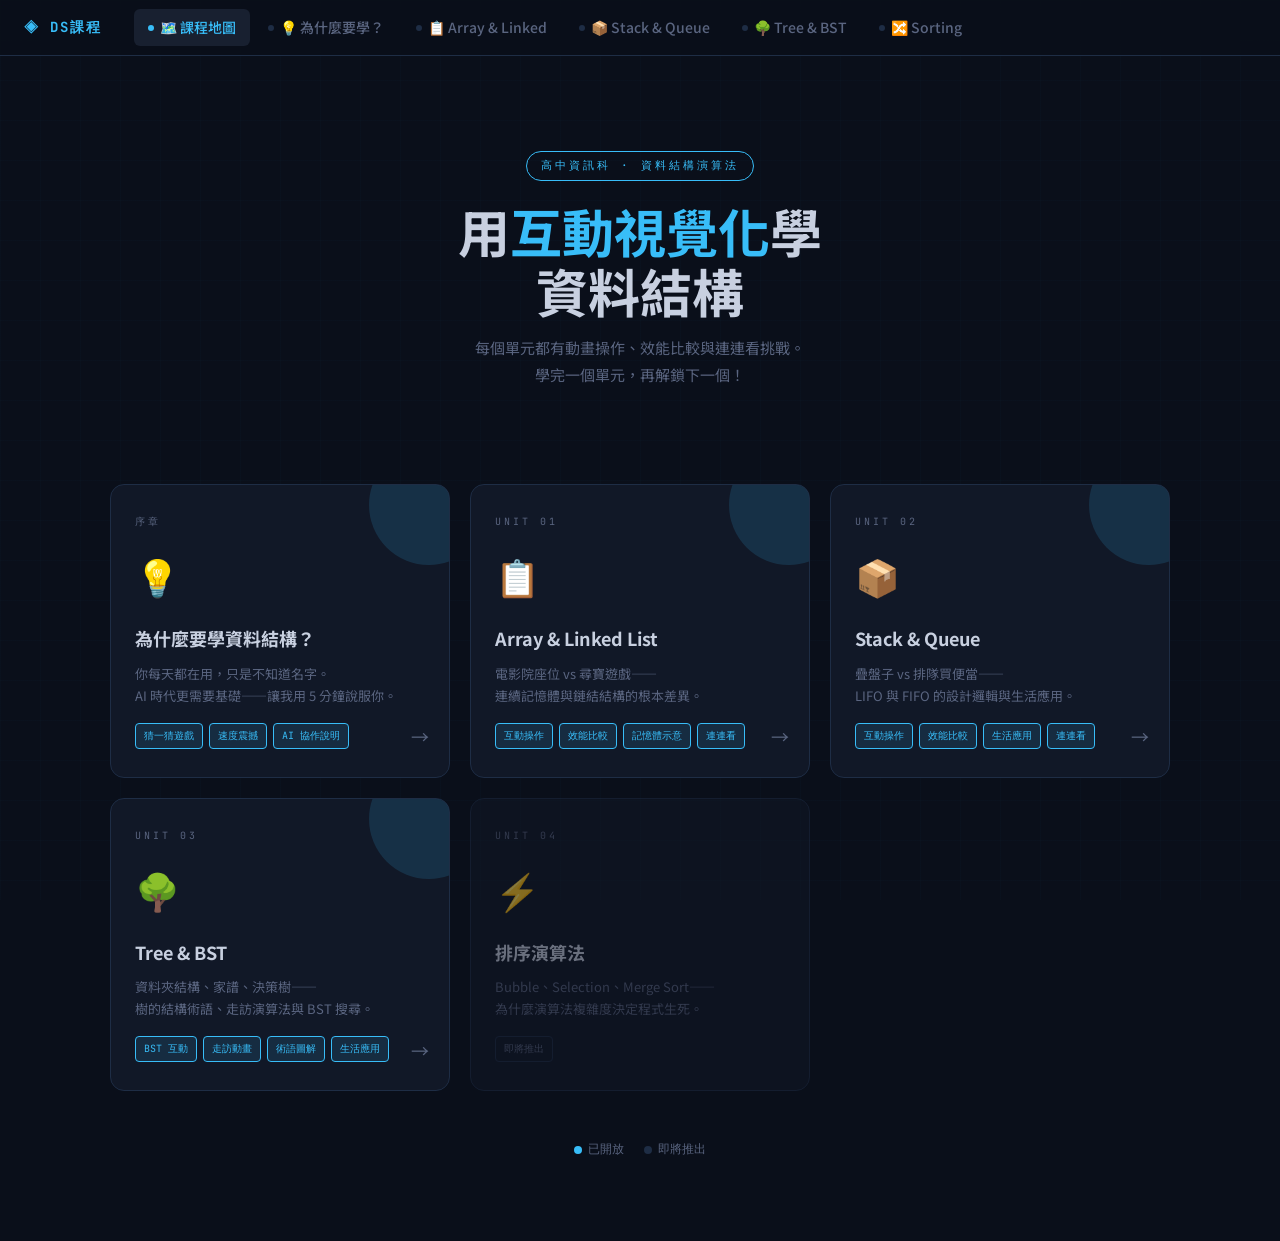
==== commit 41c9b088: "Add Google site verification meta tag Insert Google site verification meta tag into the <head> of in" ====
--- a/index.html
+++ b/index.html
@@ -1,6 +1,7 @@
 <!DOCTYPE html>
 <html lang="zh-TW">
 <head>
+<meta name="google-site-verification" content="tFcK_g1ExpjLm2mb7XgRVO-RPsXqLzYNaMmspEDnrB0" />
 <meta charset="UTF-8">
 <meta name="viewport" content="width=device-width, initial-scale=1.0">
 <title>資料結構演算法 — 高中資訊科課程</title>
@@ -80,6 +81,7 @@
 <link rel="icon" type="image/png" sizes="32x32" href="/ds-algo/favicon_512.png">
 <link rel="icon" type="image/x-icon" href="/ds-algo/favicon.ico">
 <link rel="apple-touch-icon" sizes="180x180" href="/ds-algo/favicon_512.png">
+<script src="shared/analytics.js"></script>
 </head>
 <body>
 
--- a/shared/style.css
+++ b/shared/style.css
@@ -208,6 +208,7 @@
   font-weight: 700;
   border-color: currentColor;
   background: var(--surface2);
+  font-family: var(--font-mono); letter-spacing: 1px; /*  active 狀態字體改用 Mono，增加識別度 */
 }
 
 /* 各頁 active 主題色 */
